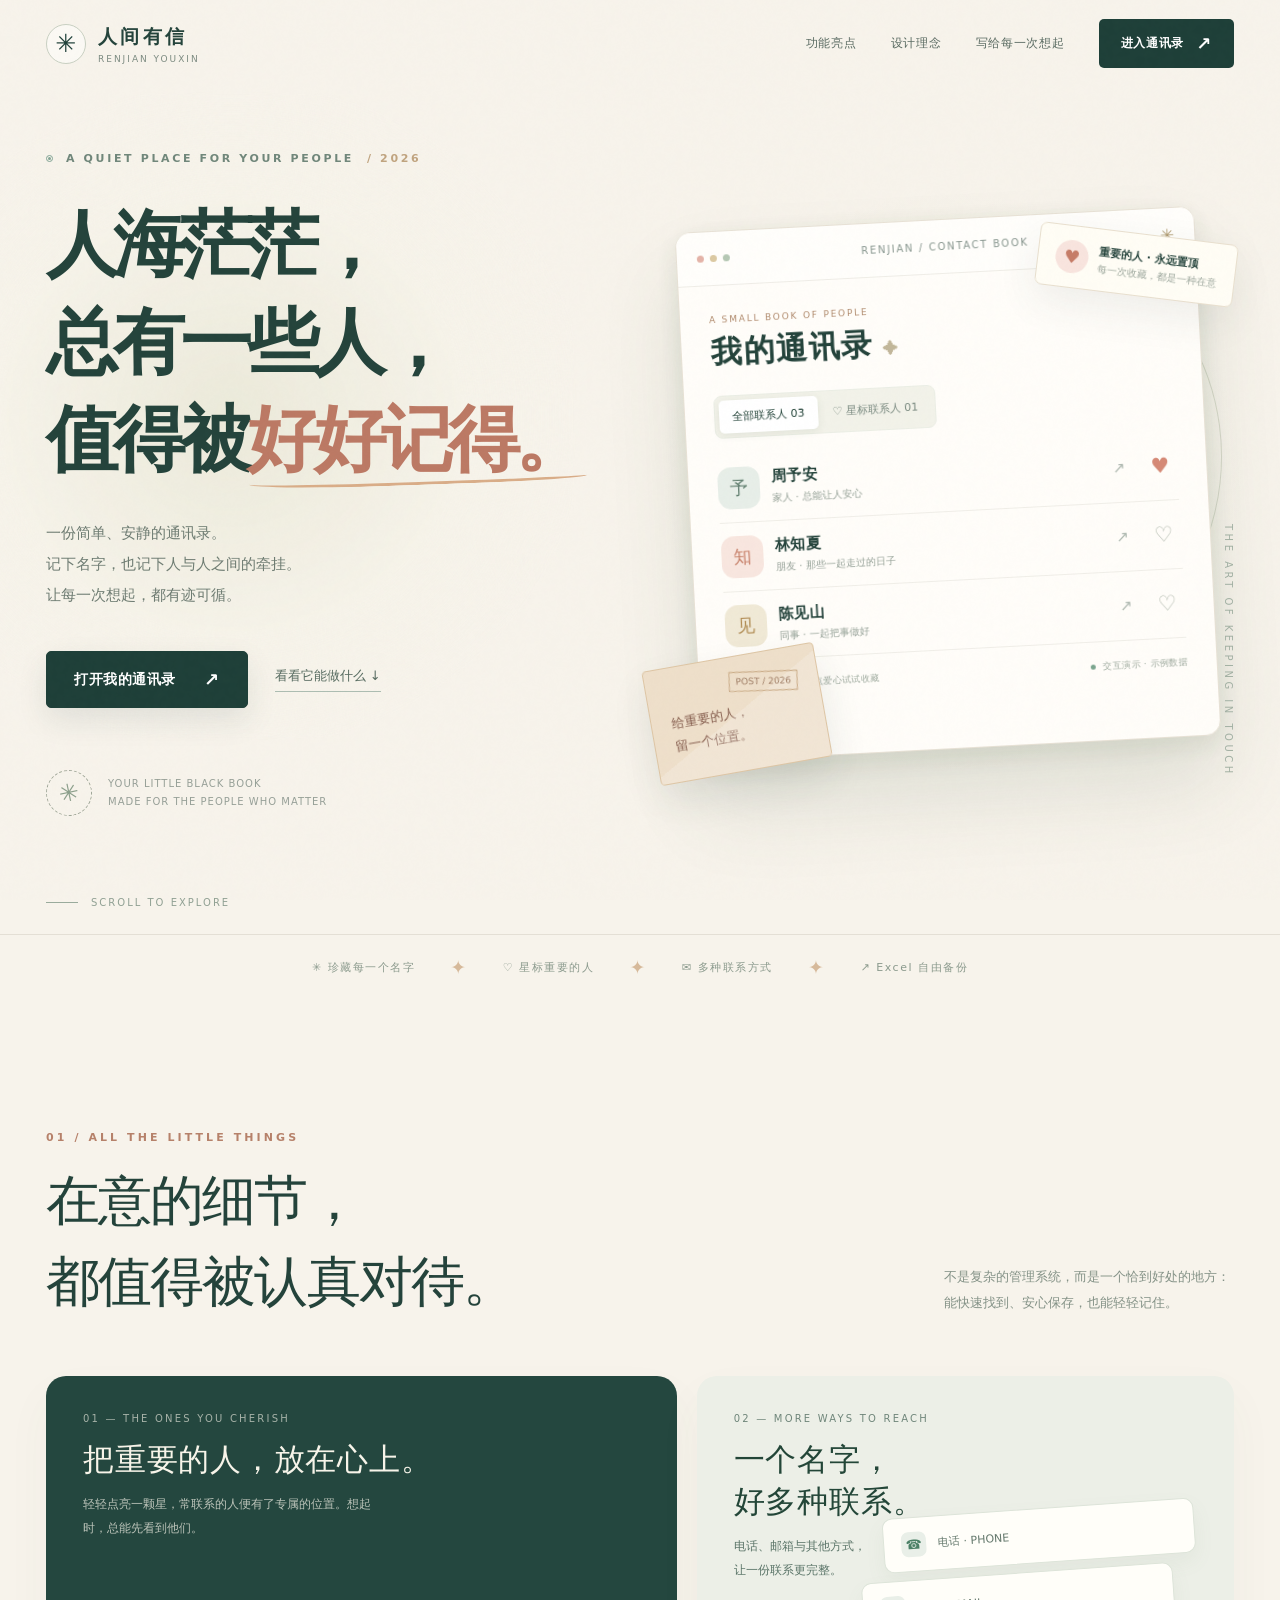
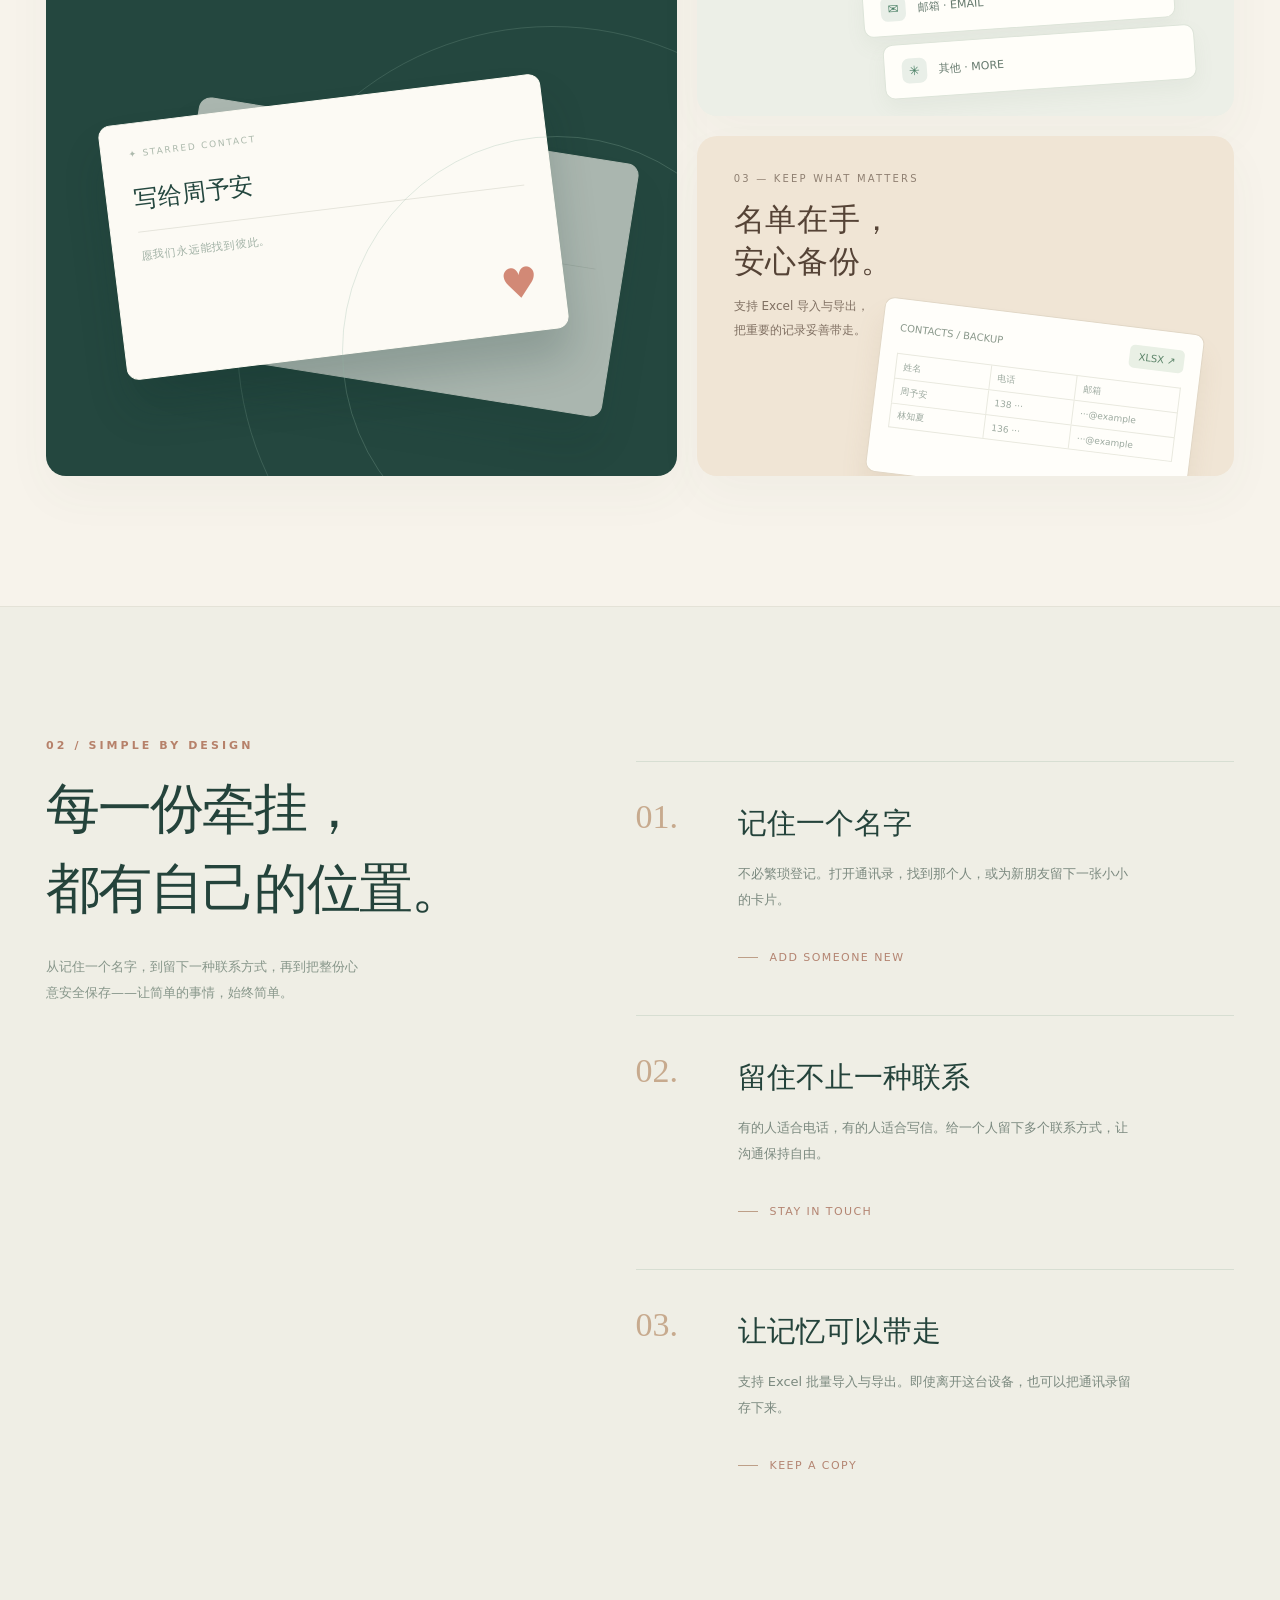
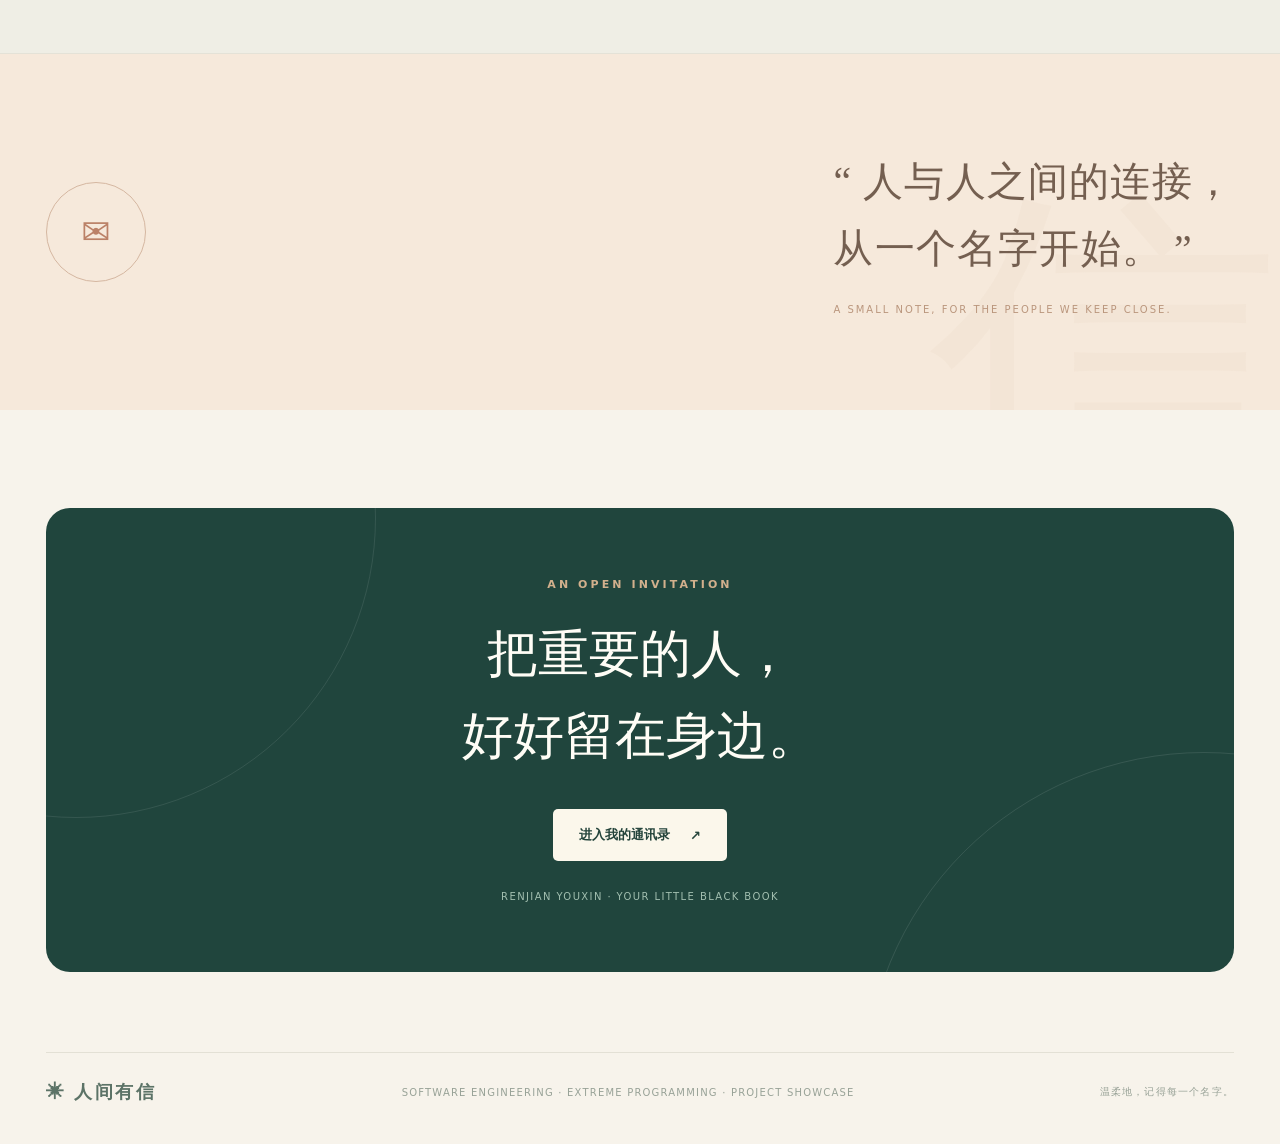
==== static/showcase.html @ d21cd165 "feat: add isolated contacts showcase page" ====
<!doctype html>
<html lang="zh-CN">
<head>
  <meta charset="utf-8">
  <meta name="viewport" content="width=device-width, initial-scale=1">
  <meta name="theme-color" content="#f7f3eb">
  <meta name="description" content="人间有信——一份简单、安静、有温度的通讯录。把重要的人，好好留在身边。">
  <title>人间有信 · 把重要的人，好好留在身边</title>
  <style>
    :root {
      --paper:#f7f3eb; --ivory:#fffefa; --ink:#24433b; --forest:#1e3f38;
      --sage:#9db7a6; --sage-light:#e7eee6; --coral:#d98974;
      --gold:#d8b67d; --line:#e4dfd5; --muted:#71827c;
      --serif:"Songti SC","STSong","Noto Serif CJK SC",serif;
      --sans:"PingFang SC","Microsoft YaHei","Noto Sans CJK SC",system-ui,sans-serif;
      --ease:cubic-bezier(.22,1,.36,1);
    }
    *,*::before,*::after{box-sizing:border-box}
    html{scroll-behavior:smooth;scroll-padding-top:96px;overflow-x:clip}
    body{margin:0;background:var(--paper);color:var(--ink);font-family:var(--sans);overflow-x:hidden;-webkit-font-smoothing:antialiased}
    button,a,input{font:inherit}
    button{cursor:pointer}
    a{color:inherit;text-decoration:none}
    button:focus-visible,a:focus-visible{outline:3px solid var(--coral);outline-offset:4px}
    ::selection{background:#e8d8b8;color:#203e35}
    .texture{pointer-events:none;position:fixed;inset:0;z-index:60;opacity:.13;
      background-image:url("data:image/svg+xml,%3Csvg viewBox='0 0 180 180' xmlns='http://www.w3.org/2000/svg'%3E%3Cfilter id='n'%3E%3CfeTurbulence type='fractalNoise' baseFrequency='.67' numOctaves='3' stitchTiles='stitch'/%3E%3C/filter%3E%3Crect width='100%25' height='100%25' opacity='.13' filter='url(%23n)'/%3E%3C/svg%3E")}
    .progress{height:2px;background:var(--coral);position:fixed;top:0;left:0;width:0;z-index:100;pointer-events:none}
    .wrap{width:min(1280px,calc(100% - 92px));margin-inline:auto}
    .nav{height:88px;position:sticky;top:0;z-index:50;transition:background .35s,border-color .35s,box-shadow .35s;border-bottom:1px solid transparent}
    .nav.scrolled{background:#f7f3ebeF;backdrop-filter:blur(18px);border-bottom-color:var(--line);box-shadow:0 6px 40px #344f3e08}
    .nav-inner{height:100%;display:flex;align-items:center;gap:36px}
    .brand{display:flex;align-items:center;gap:12px;white-space:nowrap}
    .brand-symbol{width:40px;height:40px;border:1px solid #c9d0c2;border-radius:50%;display:grid;place-items:center;color:var(--forest);font-size:25px;line-height:1;background:#ffffff70}
    .brand-zh{display:block;font-family:var(--serif);font-weight:700;font-size:19px;letter-spacing:.18em}
    .brand-en{display:block;font-size:9px;letter-spacing:.22em;color:#7c8b81;margin-top:4px}
    .nav-menu{display:flex;align-items:center;gap:34px;margin-left:auto;font-size:12px;letter-spacing:.06em;color:#5a6b62}
    .nav-menu a:not(.nav-cta){position:relative;padding:10px 0}
    .nav-menu a:not(.nav-cta)::after{content:"";height:1px;background:var(--forest);width:0;position:absolute;left:0;bottom:4px;transition:width .25s}
    .nav-menu a:hover::after{width:100%}
    .nav-cta{display:inline-flex;align-items:center;gap:12px;color:#fff;background:var(--forest);padding:14px 22px;border-radius:5px;font-weight:600;transition:transform .2s,background .2s}
    .nav-cta:hover{transform:translateY(-2px);background:#335b50}
    .nav-cta span,.btn-primary span{font-size:18px;transition:transform .2s}
    .nav-cta:hover span,.btn-primary:hover span{transform:translateX(4px)}
    .menu-toggle{display:none;margin-left:auto;background:none;border:none;color:var(--ink);font-size:25px}
    .hero{position:relative;min-height:760px;display:grid;grid-template-columns:1.02fr .98fr;gap:22px;align-items:center;padding-top:64px;padding-bottom:118px}
    .hero::before{content:"";position:absolute;top:1%;left:-13%;height:640px;width:680px;z-index:-1;opacity:.78;filter:blur(2px);background:radial-gradient(ellipse,#e9e8d6 0%,#f6f3e9 48%,transparent 74%);animation:breath 14s ease-in-out infinite alternate}
    .eyebrow{display:flex;align-items:center;gap:13px;text-transform:uppercase;font-size:11px;letter-spacing:.24em;font-weight:600;color:#70877a}
    .eyebrow .dot{width:7px;height:7px;border:1px solid #81a394;border-radius:50%;position:relative}
    .eyebrow .dot::after{content:"";background:#81a394;width:3px;height:3px;position:absolute;left:1px;top:1px;border-radius:50%}
    .hero h1{font-family:var(--serif);font-size:clamp(52px,5.65vw,88px);font-weight:600;line-height:1.35;letter-spacing:-.07em;margin:32px 0 28px}
    .hero h1 .line{display:block;white-space:nowrap}
    .hero h1 em{font-style:normal;position:relative;white-space:nowrap;color:#bc7964}
    .hero h1 em::after{content:"";position:absolute;bottom:-.06em;left:.03em;right:-.07em;height:13px;border-bottom:3px solid #d9ad88;border-radius:70% 30% 45% 65%;transform:rotate(-2deg)}
    .hero-copy{color:#6e7c72;max-width:455px;line-height:2.08;font-size:15px}
    .hero-actions{display:flex;align-items:center;gap:27px;flex-wrap:wrap;margin-top:40px}
    .btn-primary{border:1px solid var(--forest);background:var(--forest);color:white;border-radius:5px;display:inline-flex;align-items:center;justify-content:center;gap:28px;padding:17px 27px;font-weight:600;font-size:14px;letter-spacing:.04em;box-shadow:0 12px 30px #1e3f381a;transition:transform .25s var(--ease),box-shadow .25s}
    .btn-primary:hover{transform:translateY(-3px);box-shadow:0 18px 38px #1e3f3830}
    .text-link{color:#586c61;font-size:13px;border-bottom:1px solid #adbdb2;padding-bottom:6px;transition:color .2s}
    .text-link:hover{color:#b97864}
    .hero-stamp{margin-top:62px;display:flex;align-items:center;gap:16px}
    .stamp-round{width:46px;height:46px;display:grid;place-items:center;border:1px dashed #a1a899;border-radius:50%;font-size:24px;color:#8c9f8b;transform:rotate(-12deg)}
    .stamp-copy{font-size:10px;line-height:1.8;letter-spacing:.1em;color:#97a098}
    .stage{height:650px;position:relative;isolation:isolate;display:flex;align-items:center;justify-content:center}
    .stage::before{content:"";width:580px;height:580px;position:absolute;inset:5% auto auto 0;border-radius:50%;background:radial-gradient(closest-side,#dbe8d6b8,#e8e8d8a8 44%,#f7f3eb00 100%);animation:drift 17s ease-in-out infinite alternate;z-index:-2}
    .stage::after{content:"";position:absolute;width:475px;height:475px;border-radius:50%;border:1px solid #c7cbb9a8;transform:rotate(14deg);top:60px;right:12px;z-index:-2}
    .orbit{position:absolute;inset:12px -10px auto auto;width:560px;height:560px;z-index:-1;opacity:.6;pointer-events:none}
    .float-tag{position:absolute;z-index:5;display:flex;align-items:center;gap:10px;background:#fffdf5;border:1px solid #e8dfce;box-shadow:0 15px 40px #30443a14;padding:14px 17px;border-radius:7px;top:74px;right:-2px;transform:rotate(7deg) translate(var(--tx,0px),var(--ty,0px));transition:transform .3s var(--ease)}
    .float-tag .icon{width:33px;height:33px;background:#f8e4de;border-radius:50%;display:grid;place-items:center;color:#c67c67;font-size:18px}
    .float-tag strong{font-size:11px;display:block}
    .float-tag small{font-size:10px;color:#9da79d;display:block;margin-top:3px}
    .mini-letter{position:absolute;z-index:4;bottom:37px;left:-13px;transform:rotate(-10deg) translate(calc(var(--tx,0px) * -.4),calc(var(--ty,0px) * -.4));transition:transform .3s var(--ease);background:#eedfca;border:1px solid #ddc5a4;border-radius:4px;box-shadow:0 18px 38px #2c3f3519;width:174px;height:116px;padding:19px 20px}
    .mini-letter::before{content:"";position:absolute;inset:0;background:linear-gradient(150deg,transparent 50%,#ffffff33 50%);pointer-events:none}
    .mini-letter .letter-stamp{float:right;border:1px solid #cbad89;color:#9f7d64;padding:4px 6px;font-size:9px;transform:rotate(8deg)}
    .mini-letter p{font-size:13px;font-family:var(--serif);line-height:1.8;margin:25px 0 0;color:#855d4d}
    .window{width:min(520px,92%);height:530px;background:#fffdf9;border:1px solid #e7e1d5;border-radius:15px;box-shadow:0 48px 80px #3d554020,0 8px 25px #526a4d1f;position:relative;overflow:hidden;transform:rotate(-3deg);animation:float 9s ease-in-out infinite;will-change:transform}
    .window-head{height:54px;border-bottom:1px solid #efede7;padding:0 20px;display:flex;align-items:center;justify-content:space-between;background:#fffefb}
    .traffic{display:flex;gap:6px}.traffic i{width:7px;height:7px;border-radius:50%;background:#e4b4a8}.traffic i:nth-child(2){background:#dbc9a2}.traffic i:nth-child(3){background:#b5c8b4}
    .window-label{font-size:10px;letter-spacing:.17em;color:#86958d}.window-spark{color:#b09b70;font-size:17px}
    .window-content{padding:29px 29px 18px}
    .window-kicker{font-size:9px;letter-spacing:.2em;color:#b08a6c;margin-bottom:7px}
    .window-title{font-family:var(--serif);font-size:31px;letter-spacing:.05em;margin:0 0 22px}
    .window-tabs{display:flex;gap:2px;padding:4px;width:fit-content;background:#f2f2e9;border:1px solid #ebeee5;border-radius:8px;margin-bottom:16px}
    .window-tabs button{font-size:11px;color:#7b8b81;border:none;background:none;padding:9px 13px;border-radius:5px;transition:all .22s}
    .window-tabs button[aria-selected="true"]{background:#fff;box-shadow:0 2px 8px #40584717;color:#26463b}
    .demo-row{padding:12px 0;border-bottom:1px solid #f0eee8;display:flex;align-items:center;gap:12px;transition:background .2s,transform .25s}
    .demo-row:hover{transform:translateX(3px)}
    .demo-row[hidden]{display:none}
    .avatar{width:42px;height:42px;border-radius:13px;background:#e7eee8;color:#607e6e;display:grid;place-items:center;font-family:var(--serif);font-size:18px;flex:none}
    .demo-row:nth-child(2) .avatar{background:#f8e6df;color:#c8816a}
    .demo-row:nth-child(3) .avatar{background:#f0e9d6;color:#b18d54}
    .row-open{display:flex;align-items:center;justify-content:space-between;flex:1;min-width:0;text-align:left;background:none;border:none;color:var(--ink);padding:3px 0}
    .row-open strong{display:block;font-family:var(--serif);font-size:15px;letter-spacing:.03em}
    .row-open small{display:block;font-size:10px;color:#94a096;margin-top:5px}
    .row-arrow{font-size:15px;color:#aeb8b0;margin-right:5px;transition:transform .2s}
    .row-open:hover .row-arrow{transform:translateX(4px)}
    .star{background:none;border:none;font-size:21px;line-height:1;color:#aeb7ab;padding:8px;display:grid;place-items:center;transition:color .2s,transform .25s}
    .star[aria-pressed="true"]{color:#d58975}
    .star.pop{animation:popHeart .35s var(--ease)}
    .window-footer{display:flex;align-items:center;justify-content:space-between;padding-top:18px;font-size:9px;color:#9eaa9e;letter-spacing:.04em}
    .window-footer .alive{display:inline-flex;align-items:center;gap:7px}
    .window-footer .alive i{width:5px;height:5px;border-radius:50%;background:#7aa58e}
    .detail-pane{position:absolute;inset:54px 0 0;background:#fffefb;z-index:3;padding:31px;transform:translateX(103%);transition:transform .45s var(--ease);box-shadow:-20px 0 40px #203f3914;visibility:hidden}
    .detail-pane.open{transform:translateX(0);visibility:visible}
    .detail-back{border:none;background:none;color:#8e9d93;letter-spacing:.06em;font-size:12px;padding:0}
    .detail-portrait{height:104px;width:104px;border-radius:30px;background:#e6eee4;color:#6c8a73;font-size:50px;font-family:var(--serif);display:grid;place-items:center;margin:28px auto 18px}
    .detail-pane h3{text-align:center;font-family:var(--serif);font-size:27px;margin:0 0 7px}
    .detail-pane .relation{text-align:center;color:#9aa69d;font-size:11px;letter-spacing:.1em}
    .detail-field{padding:17px 15px;border:1px solid #e9eee4;border-radius:10px;margin-top:15px;background:#fbfcf8}
    .detail-field label{display:block;color:#9ba89e;font-size:10px;letter-spacing:.12em;margin-bottom:8px}
    .detail-field p{margin:0;font-size:13px;color:#4c695b}
    .detail-foot{text-align:center;margin-top:20px;color:#ac8e78;font-family:var(--serif);font-size:12px}
    .stage:hover .window,.stage:focus-within .window{animation-play-state:paused}
    .edge-note{position:absolute;bottom:32px;right:0;writing-mode:vertical-rl;font-size:10px;color:#a2b0a3;letter-spacing:.35em}
    .scroll-cue{position:absolute;bottom:26px;left:0;font-size:10px;letter-spacing:.2em;color:#90a093;display:flex;align-items:center;gap:13px}
    .scroll-cue:before{content:"";width:32px;height:1px;background:#9aab9c}
    .hairline{border-top:1px solid var(--line)}
    .marquee{padding:21px 0;display:flex;align-items:center;justify-content:center;gap:35px;color:#8b9a8d;font-size:11px;letter-spacing:.14em;flex-wrap:wrap}
    .marquee b{color:#d6b99a;font-size:19px;font-weight:400}
    .section{padding:132px 0 130px}
    .section-head{display:flex;gap:50px;justify-content:space-between;align-items:end;margin-bottom:53px}
    .overline{color:#b6816a;text-transform:uppercase;letter-spacing:.28em;font-size:11px;font-weight:700}
    .section h2{font-family:var(--serif);font-size:clamp(38px,4.2vw,63px);font-weight:500;line-height:1.5;letter-spacing:-.035em;margin:17px 0 0}
    .section-head p{color:#849287;font-size:13px;max-width:290px;line-height:2;margin-bottom:7px}
    .feature-grid{display:grid;grid-template-columns:1.08fr .92fr;gap:20px;grid-auto-rows:340px}
    .feat{border-radius:20px;position:relative;overflow:hidden;padding:37px 37px 28px;box-shadow:0 20px 48px #4763480a;transition:transform .4s var(--ease),box-shadow .4s var(--ease)}
    .feat:hover{transform:translateY(-5px);box-shadow:0 30px 66px #4763481d}
    .feat .feat-num{font-size:10px;letter-spacing:.22em;display:block;margin-bottom:15px;opacity:.62}
    .feat h3{font-family:var(--serif);font-size:31px;font-weight:500;margin:0 0 11px;letter-spacing:.025em}
    .feat p{font-size:12px;line-height:2;color:inherit;opacity:.72;max-width:310px;margin:0}
    .feat-one{grid-row:span 2;background:#24473f;color:#f7f4e9}
    .feat-one::before{content:"";position:absolute;right:-190px;bottom:-180px;border:1px solid #90b5a238;border-radius:50%;width:630px;height:630px}
    .feat-one::after{content:"";position:absolute;right:-95px;bottom:-90px;border:1px solid #90b5a245;border-radius:50%;width:430px;height:430px}
    .favorite-visual{position:absolute;left:37px;right:37px;bottom:46px;height:350px}
    .fav-paper{position:absolute;width:80%;height:256px;background:#fcfaf4;color:#24473f;border-radius:12px;border:1px solid #fefcf4;box-shadow:0 30px 40px #102e2a30;padding:25px 27px}
    .fav-paper.back{right:3%;top:49px;transform:rotate(9deg);opacity:.62}
    .fav-paper.front{left:5%;top:19px;transform:rotate(-7deg);transition:transform .4s}
    .feat-one:hover .fav-paper.front{transform:rotate(-3deg) translateY(-7px)}
    .fav-paper .tiny{color:#acb9ac;font-size:9px;letter-spacing:.2em}
    .fav-paper .ink-name{font-family:var(--serif);font-size:24px;margin:25px 0 10px}
    .fav-paper .lines{height:1px;background:#e6e5dc;margin:16px 0}
    .fav-paper .ink-sub{color:#a1b1a5;font-size:11px;letter-spacing:.08em}
    .fav-paper .bigheart{position:absolute;right:25px;bottom:24px;color:#d28976;font-size:42px;animation:smallHeartbeat 5s ease-in-out infinite}
    .feat-two{background:#ecefe7;color:#234638}
    .feat-three{background:#f0e5d5;color:#554336}
    .method-visual{position:absolute;right:35px;bottom:27px;width:58%;transform:rotate(-4deg)}
    .method-pill{border-radius:10px;background:#fffef9;border:1px solid #dde4d9;padding:14px 17px;margin-top:8px;box-shadow:0 9px 20px #718b7412;color:#65796d;font-size:11px;display:flex;align-items:center;gap:12px}
    .method-pill .method-icon{width:25px;height:25px;border-radius:7px;background:#e9efe8;display:grid;place-items:center;font-size:13px;color:#4b8066}
    .method-pill:nth-child(2){transform:translateX(-25px)}.method-pill:nth-child(3){transform:translateX(-8px)}
    .sheet-visual{position:absolute;right:38px;bottom:-15px;width:60%;height:176px;background:#fffefa;transform:rotate(7deg);border:1px solid #e1d7c6;border-radius:10px;box-shadow:0 20px 25px #a7865c20;padding:17px}
    .sheet-top{display:flex;align-items:center;justify-content:space-between;font-size:10px;color:#8b998c;margin-bottom:14px}
    .sheet-badge{background:#e9f0e5;padding:6px 9px;border-radius:5px;color:#5d856a}
    .sheet-cell{height:25px;border:1px solid #e9e9df;border-bottom:none;display:grid;grid-template-columns:1.1fr 1fr 1.2fr;color:#9ca99f;font-size:9px}
    .sheet-cell:last-child{border-bottom:1px solid #e9e9df}
    .sheet-cell span{display:flex;align-items:center;padding-left:7px;border-right:1px solid #e9e9df;white-space:nowrap;overflow:hidden}
    .sheet-cell span:last-child{border-right:0}
    .section-process{background:#efeee5;border-top:1px solid #e4e2d7;border-bottom:1px solid #e4e2d7}
    .process-layout{display:grid;grid-template-columns:.9fr 1.1fr;gap:100px}
    .process-sticky{position:sticky;top:145px;align-self:start}
    .process-sticky p{line-height:2;font-size:13px;color:#87968a;max-width:320px;margin-top:24px}
    .journey{padding-top:22px}
    .journey-item{border-top:1px solid #d7ded2;padding:36px 0 51px;display:grid;grid-template-columns:90px 1fr;gap:12px}
    .journey-index{font-family:var(--serif);font-size:34px;color:#c7aa8e}
    .journey h3{font-family:var(--serif);font-weight:500;font-size:29px;margin:6px 0 17px}
    .journey p{color:#7b897f;font-size:13px;line-height:2;max-width:400px}
    .journey .symbol{margin-top:25px;display:inline-flex;align-items:center;gap:12px;font-size:11px;letter-spacing:.13em;color:#b48572}
    .journey .symbol:before{width:20px;height:1px;content:"";background:#bd9f88}
    .letter-band{margin:0;background:#f6e9db;position:relative;overflow:hidden;padding:95px 0}
    .letter-band::after{content:"信";font-family:var(--serif);font-size:350px;color:#dfc6b122;position:absolute;right:0;bottom:-185px;pointer-events:none}
    .letter-content{display:flex;justify-content:space-between;gap:50px;align-items:center;position:relative;z-index:1}
    .letter-icon{border:1px solid #d5b7a1;width:100px;height:100px;border-radius:50%;display:grid;place-items:center;flex-shrink:0;color:#bb8167;font-size:35px}
    .letter-band blockquote{font-family:var(--serif);font-size:clamp(25px,3.1vw,42px);line-height:1.7;letter-spacing:.03em;color:#745f50;max-width:800px;margin:0}
    .letter-band small{display:block;font-size:10px;color:#ba967d;letter-spacing:.2em;margin-top:20px}
    .closing{padding:98px 0 80px;background:var(--paper)}
    .closing-panel{position:relative;isolation:isolate;overflow:hidden;border-radius:24px;background:#20453d;min-height:390px;color:#fffdf6;text-align:center;display:flex;flex-direction:column;align-items:center;justify-content:center;padding:70px 25px}
    .closing-panel::before{content:"";position:absolute;width:600px;height:600px;border:1px solid #ffffff18;border-radius:50%;left:-270px;top:-290px;z-index:-1}
    .closing-panel::after{content:"";position:absolute;width:680px;height:680px;border:1px solid #ffffff1a;border-radius:50%;right:-310px;bottom:-460px;z-index:-1}
    .closing .overline{color:#d2b08d}
    .closing h2{font-family:var(--serif);font-size:clamp(32px,4vw,54px);font-weight:500;line-height:1.6;margin:22px 0 33px}
    .light-cta{color:#24443b;background:#fbf7eb;display:inline-flex;gap:20px;align-items:center;padding:17px 26px;font-size:13px;border-radius:5px;font-weight:700;transition:transform .25s var(--ease),background .25s}
    .light-cta:hover{transform:translateY(-3px);background:#fff}
    .closing small{font-size:10px;letter-spacing:.14em;color:#a2bfb0;margin-top:30px}
    .footer{padding:27px 0 40px;border-top:1px solid #e3e0d5;display:flex;align-items:center;justify-content:space-between;gap:20px;font-size:10px;color:#98a297;letter-spacing:.12em}
    .footer strong{font-family:var(--serif);font-size:18px;letter-spacing:.15em;color:#5c7367}
    .reveal{opacity:0;transform:translateY(25px);transition:opacity .85s var(--ease),transform .85s var(--ease)}
    .reveal.visible{opacity:1;transform:translateY(0)}
    @keyframes float{0%,100%{transform:rotate(-3deg) translateY(2px)}50%{transform:rotate(-2deg) translateY(-12px)}}
    @keyframes breath{from{transform:scale(.95) translate(0,-15px)}to{transform:scale(1.08) translate(34px,25px)}}
    @keyframes drift{from{transform:translate(-14px,-8px) scale(.94)}to{transform:translate(30px,18px) scale(1.06)}}
    @keyframes popHeart{0%{transform:scale(.78)}55%{transform:scale(1.4)}100%{transform:scale(1)}}
    @keyframes smallHeartbeat{0%,78%,100%{transform:scale(1)}83%{transform:scale(1.11)}88%{transform:scale(1)}}
    @media(max-width:1130px){
      .wrap{width:min(1120px,calc(100% - 64px))}
      .hero{grid-template-columns:1fr 1fr;gap:5px}.hero h1{font-size:clamp(46px,5.7vw,72px)}
      .stage{transform:scale(.86);transform-origin:center right;margin-left:-50px}
      .process-layout{gap:50px}
      .float-tag{right:5px}
    }
    @media(max-width:800px){
      .wrap{width:calc(100% - 40px)}
      .nav{height:72px}.brand-zh{font-size:17px}.nav-menu{gap:20px}
      .nav-menu a:not(.nav-cta){display:none}
      .nav-cta{padding:12px 15px}
      .hero{display:flex;flex-direction:column;align-items:stretch;gap:12px;padding-top:60px;padding-bottom:65px}
      .hero h1{font-size:clamp(49px,8vw,73px);margin:25px 0 20px}
      .hero-copy{max-width:600px}
      .hero-stamp{margin-top:40px}
      .stage{align-self:center;width:min(600px,100%);transform:none;margin:0;height:550px}
      .stage::before{inset:0 auto auto 0;width:100%;height:100%}
      .stage::after{right:5%;top:50px;width:76%;height:78%}
      .window{width:90%;height:513px}
      .float-tag{right:-2px;top:35px}
      .mini-letter{left:0;bottom:4px}
      .edge-note{display:none}
      .scroll-cue{position:static;margin-top:10px}
      .section{padding:90px 0}
      .section-head{display:block}
      .section-head p{margin-top:15px}
      .feature-grid{grid-template-columns:1fr 1fr;grid-auto-rows:320px}
      .feat-one{grid-column:1/-1;grid-row:span 1}
      .favorite-visual{left:auto;right:24px;width:45%;top:-10px;height:300px;transform:scale(.7);transform-origin:top right}
      .feat-one .feat-num,.feat-one h3,.feat-one p{position:relative;z-index:2}
      .feat-one p{max-width:300px}
      .feat{padding:28px}
      .feat h3{font-size:26px}
      .method-visual,.sheet-visual{width:77%;right:16px}
      .process-layout{grid-template-columns:1fr;gap:40px}
      .process-sticky{position:static}
      .letter-content{align-items:start}
    }
    @media(max-width:550px){
      .wrap{width:calc(100% - 34px)}
      .nav-inner{gap:10px}
      .nav-cta{font-size:11px;gap:8px;padding:11px 12px}
      .nav-menu{margin-left:auto}
      .brand{gap:8px}.brand-symbol{width:35px;height:35px;font-size:22px}
      .brand-zh{font-size:15px}.brand-en{font-size:8px}
      .hero{padding-top:45px}
      .hero h1{font-size:clamp(39px,10.7vw,56px);letter-spacing:-.09em}
      .hero-copy{font-size:13px}
      .hero-actions{gap:20px}
      .hero-stamp{margin-top:32px}
      .stage{height:480px}
      .window{width:96%;height:450px;transform:rotate(-2deg);animation:none}
      .window-content{padding:20px 19px 12px}
      .window-title{font-size:25px;margin-bottom:15px}
      .window-tabs{margin-bottom:9px}
      .demo-row{padding:7px 0;gap:7px}
      .avatar{width:37px;height:37px}
      .row-open strong{font-size:13px}
      .window-footer{padding-top:13px}
      .float-tag{top:-8px;right:-2px;padding:8px 10px}
      .float-tag .icon{width:25px;height:25px}.float-tag small{display:none}
      .mini-letter{width:130px;height:88px;padding:12px 14px;bottom:-7px;left:1px}
      .mini-letter p{font-size:10px;margin-top:18px}
      .mini-letter .letter-stamp{font-size:7px}
      .detail-pane{padding:18px;inset:54px 0 0}
      .detail-portrait{width:85px;height:85px;margin-top:17px}
      .detail-field{padding:12px}
      .section{padding:77px 0}
      .section h2{font-size:37px}
      .section-head{margin-bottom:31px}
      .feature-grid{display:flex;flex-direction:column;gap:14px}
      .feat{min-height:355px}
      .feat-one{min-height:530px}
      .favorite-visual{left:12px;right:12px;bottom:0;top:auto;width:auto;height:320px;transform:scale(.86);transform-origin:bottom center}
      .feat h3{font-size:28px}
      .method-visual{width:75%}
      .journey-item{grid-template-columns:55px 1fr;padding:27px 0 33px}
      .journey-index{font-size:28px}.journey h3{font-size:25px}
      .letter-band{padding:72px 0}
      .letter-content{display:block}
      .letter-icon{width:64px;height:64px;font-size:27px;margin-bottom:28px}
      .letter-band blockquote{font-size:27px}
      .closing{padding:60px 0}
      .closing-panel{border-radius:18px;padding:70px 18px}
      .closing h2{font-size:30px}
      .footer{align-items:start;flex-direction:column;gap:15px}
    }
    @media(prefers-reduced-motion:reduce){
      html{scroll-behavior:auto}
      *,*::before,*::after{animation:none!important;transition-duration:.01ms!important}
      .reveal{opacity:1;transform:none}
    }
  </style>
</head>
<body>
<div class="progress" aria-hidden="true"></div><div class="texture" aria-hidden="true"></div>
<header class="nav" id="nav">
  <div class="wrap nav-inner">
    <a class="brand" href="#top" aria-label="返回人间有信展示页顶部">
      <span class="brand-symbol" aria-hidden="true">✳</span>
      <span><span class="brand-zh">人间有信</span><span class="brand-en">RENJIAN YOUXIN</span></span>
    </a>
    <nav class="nav-menu" aria-label="展示页导航">
      <a href="#features">功能亮点</a>
      <a href="#journey">设计理念</a>
      <a href="#story">写给每一次想起</a>
      <a class="nav-cta" href="/">进入通讯录 <span aria-hidden="true">↗</span></a>
    </nav>
  </div>
</header>

<main id="top">
  <section class="hero wrap" aria-labelledby="hero-title">
    <div class="hero-left">
      <div class="eyebrow"><span class="dot" aria-hidden="true"></span> A QUIET PLACE FOR YOUR PEOPLE <span style="color:#c0a47f">/ 2026</span></div>
      <h1 id="hero-title"><span class="line">人海茫茫，</span><span class="line">总有一些人，</span><span class="line">值得被<em>好好记得。</em></span></h1>
      <p class="hero-copy">一份简单、安静的通讯录。<br>记下名字，也记下人与人之间的牵挂。<br>让每一次想起，都有迹可循。</p>
      <div class="hero-actions">
        <a class="btn-primary" href="/">打开我的通讯录 <span aria-hidden="true">↗</span></a>
        <a class="text-link" href="#features">看看它能做什么 ↓</a>
      </div>
      <div class="hero-stamp"><div class="stamp-round" aria-hidden="true">✳</div><div class="stamp-copy">YOUR LITTLE BLACK BOOK<br>MADE FOR THE PEOPLE WHO MATTER</div></div>
    </div>
    <div class="stage" id="demo-stage" aria-label="通讯录模拟交互区域">
      <svg class="orbit" viewBox="0 0 560 560" fill="none" aria-hidden="true"><path d="M67 372 C42 147 183 27 372 76 C522 115 533 298 443 431" stroke="#A1B7A1" stroke-width="1" stroke-dasharray="4 8"/><circle cx="82" cy="213" r="4" fill="#D6B37C"/><circle cx="445" cy="427" r="7" fill="#D58D75" opacity=".7"/><path d="M434 415l10-11 9 10-9 12z" stroke="#D58D75" stroke-width="1"/></svg>
      <div class="float-tag" id="float-tag" aria-hidden="true"><span class="icon">♥</span><span><strong>重要的人 · 永远置顶</strong><small>每一次收藏，都是一种在意</small></span></div>
      <div class="window">
        <div class="window-head"><div class="traffic" aria-hidden="true"><i></i><i></i><i></i></div><span class="window-label">RENJIAN / CONTACT BOOK</span><span class="window-spark" aria-hidden="true">✳</span></div>
        <div class="window-content">
          <div class="window-kicker">A SMALL BOOK OF PEOPLE</div>
          <h2 class="window-title">我的通讯录 <span style="font-size:15px;color:#c2b79a">✦</span></h2>
          <div class="window-tabs" role="tablist" aria-label="示例联系人筛选">
            <button id="tab-all" role="tab" aria-selected="true" aria-controls="demo-list" type="button">全部联系人 <span class="count-all" aria-live="polite">03</span></button>
            <button id="tab-star" role="tab" aria-selected="false" aria-controls="demo-list" type="button">♡ 星标联系人 <span class="count-stars" aria-live="polite">01</span></button>
          </div>
          <div id="demo-list" role="tabpanel" aria-label="示例联系人列表">
            <div class="demo-row" data-id="yu">
              <span class="avatar" aria-hidden="true">予</span>
              <button class="row-open" data-open="yu" type="button"><span><strong>周予安</strong><small>家人 · 总能让人安心</small></span><span class="row-arrow" aria-hidden="true">↗</span></button>
              <button class="star" type="button" data-star="yu" aria-pressed="true" aria-label="取消星标 周予安">♥</button>
            </div>
            <div class="demo-row" data-id="zhi">
              <span class="avatar" aria-hidden="true">知</span>
              <button class="row-open" data-open="zhi" type="button"><span><strong>林知夏</strong><small>朋友 · 那些一起走过的日子</small></span><span class="row-arrow" aria-hidden="true">↗</span></button>
              <button class="star" type="button" data-star="zhi" aria-pressed="false" aria-label="星标 林知夏">♡</button>
            </div>
            <div class="demo-row" data-id="jian">
              <span class="avatar" aria-hidden="true">见</span>
              <button class="row-open" data-open="jian" type="button"><span><strong>陈见山</strong><small>同事 · 一起把事做好</small></span><span class="row-arrow" aria-hidden="true">↗</span></button>
              <button class="star" type="button" data-star="jian" aria-pressed="false" aria-label="星标 陈见山">♡</button>
            </div>
          </div>
          <div class="window-footer"><span>✦ 点击名字看详情，点爱心试试收藏</span><span class="alive"><i aria-hidden="true"></i>交互演示 · 示例数据</span></div>
        </div>
        <div class="detail-pane" id="detail" aria-hidden="true" inert>
          <button class="detail-back" id="detail-back" type="button">← 返回联系人列表</button>
          <div class="detail-portrait" id="detail-avatar">予</div>
          <h3 id="detail-name">周予安</h3><div class="relation" id="detail-relation">家人</div>
          <div class="detail-field"><label>电话 · MOBILE</label><p>138 ···· 0824（示例）</p></div>
          <div class="detail-field"><label>邮箱 · EMAIL</label><p id="detail-email">demo@example.com</p></div>
          <div class="detail-foot">「 把重要的人，好好留在身边。 」</div>
        </div>
      </div>
      <div class="mini-letter" id="mini-letter" aria-hidden="true"><span class="letter-stamp">POST / 2026</span><p>给重要的人，<br>留一个位置。</p></div>
      <div class="edge-note" aria-hidden="true">THE ART OF KEEPING IN TOUCH</div>
    </div>
    <a class="scroll-cue" href="#features">SCROLL TO EXPLORE</a>
  </section>

  <div class="hairline"><div class="wrap marquee" aria-label="功能概览"><span>✳ 珍藏每一个名字</span><b>✦</b><span>♡ 星标重要的人</span><b>✦</b><span>✉ 多种联系方式</span><b>✦</b><span>↗ Excel 自由备份</span></div></div>

  <section class="section wrap" id="features" aria-labelledby="features-title">
    <div class="section-head reveal">
      <div><div class="overline">01 / ALL THE LITTLE THINGS</div><h2 id="features-title">在意的细节，<br>都值得被认真对待。</h2></div>
      <p>不是复杂的管理系统，而是一个恰到好处的地方：能快速找到、安心保存，也能轻轻记住。</p>
    </div>
    <div class="feature-grid">
      <article class="feat feat-one reveal"><span class="feat-num">01 — THE ONES YOU CHERISH</span><h3>把重要的人，放在心上。</h3><p>轻轻点亮一颗星，常联系的人便有了专属的位置。想起时，总能先看到他们。</p>
        <div class="favorite-visual" aria-hidden="true">
          <div class="fav-paper back"><div class="tiny">OUR LITTLE ADDRESS BOOK</div><div class="ink-name">那些重要的人</div><div class="lines"></div><div class="ink-sub">Every name has a story.</div></div>
          <div class="fav-paper front"><div class="tiny">✦ STARRED CONTACT</div><div class="ink-name">写给周予安</div><div class="lines"></div><div class="ink-sub">愿我们永远能找到彼此。</div><span class="bigheart">♥</span></div>
        </div>
      </article>
      <article class="feat feat-two reveal"><span class="feat-num">02 — MORE WAYS TO REACH</span><h3>一个名字，<br>好多种联系。</h3><p>电话、邮箱与其他方式，<br>让一份联系更完整。</p>
        <div class="method-visual" aria-hidden="true"><div class="method-pill"><span class="method-icon">☎</span>电话 · PHONE</div><div class="method-pill"><span class="method-icon">✉</span>邮箱 · EMAIL</div><div class="method-pill"><span class="method-icon">✳</span>其他 · MORE</div></div>
      </article>
      <article class="feat feat-three reveal"><span class="feat-num">03 — KEEP WHAT MATTERS</span><h3>名单在手，<br>安心备份。</h3><p>支持 Excel 导入与导出，<br>把重要的记录妥善带走。</p>
        <div class="sheet-visual" aria-hidden="true"><div class="sheet-top"><span>CONTACTS / BACKUP</span><span class="sheet-badge">XLSX ↗</span></div><div class="sheet-cell"><span>姓名</span><span>电话</span><span>邮箱</span></div><div class="sheet-cell"><span>周予安</span><span>138 ···</span><span>···@example</span></div><div class="sheet-cell"><span>林知夏</span><span>136 ···</span><span>···@example</span></div></div>
      </article>
    </div>
  </section>

  <section class="section section-process" id="journey" aria-labelledby="journey-title">
    <div class="wrap process-layout">
      <div class="process-sticky reveal"><div class="overline">02 / SIMPLE BY DESIGN</div><h2 id="journey-title">每一份牵挂，<br>都有自己的位置。</h2><p>从记住一个名字，到留下一种联系方式，再到把整份心意安全保存——让简单的事情，始终简单。</p></div>
      <div class="journey">
        <div class="journey-item reveal"><span class="journey-index">01.</span><div><h3>记住一个名字</h3><p>不必繁琐登记。打开通讯录，找到那个人，或为新朋友留下一张小小的卡片。</p><span class="symbol">ADD SOMEONE NEW</span></div></div>
        <div class="journey-item reveal"><span class="journey-index">02.</span><div><h3>留住不止一种联系</h3><p>有的人适合电话，有的人适合写信。给一个人留下多个联系方式，让沟通保持自由。</p><span class="symbol">STAY IN TOUCH</span></div></div>
        <div class="journey-item reveal"><span class="journey-index">03.</span><div><h3>让记忆可以带走</h3><p>支持 Excel 批量导入与导出。即使离开这台设备，也可以把通讯录留存下来。</p><span class="symbol">KEEP A COPY</span></div></div>
      </div>
    </div>
  </section>

  <section class="letter-band" id="story"><div class="wrap letter-content reveal"><div class="letter-icon" aria-hidden="true">✉</div><div><blockquote>“ 人与人之间的连接，<br>从一个名字开始。 ”</blockquote><small>A SMALL NOTE, FOR THE PEOPLE WE KEEP CLOSE.</small></div></div></section>

  <section class="closing" aria-labelledby="closing-title"><div class="wrap closing-panel">
    <div class="overline">AN OPEN INVITATION</div>
    <h2 id="closing-title">把重要的人，<br>好好留在身边。</h2>
    <a class="light-cta" href="/">进入我的通讯录 <span aria-hidden="true">↗</span></a>
    <small>RENJIAN YOUXIN · YOUR LITTLE BLACK BOOK</small>
  </div></section>
</main>
<footer class="wrap footer"><strong>✳ 人间有信</strong><span>SOFTWARE ENGINEERING · EXTREME PROGRAMMING · PROJECT SHOWCASE</span><span>温柔地，记得每一个名字。</span></footer>

<script>
(() => {
  'use strict';
  const reduce = window.matchMedia('(prefers-reduced-motion: reduce)').matches;
  const nav = document.getElementById('nav'), progress = document.querySelector('.progress');
  function onScroll(){
    nav.classList.toggle('scrolled', window.scrollY > 22);
    const max = document.documentElement.scrollHeight - window.innerHeight;
    progress.style.width = (max > 0 ? Math.min(100,window.scrollY/max*100) : 0)+'%';
  }
  window.addEventListener('scroll',onScroll,{passive:true});
  onScroll();

  const sections = document.querySelectorAll('.reveal');
  if (!reduce && 'IntersectionObserver' in window) {
    const io = new IntersectionObserver(entries => entries.forEach(e=>{
      if(e.isIntersecting){ e.target.classList.add('visible');io.unobserve(e.target); }
    }),{threshold:.08,rootMargin:'0px 0px -30px 0px'});
    sections.forEach(s=>io.observe(s));
  } else sections.forEach(s=>s.classList.add('visible'));

  // The mockup is illustrative only; it never reads or edits the real contact book.
  const demo = {
    yu: {name:'周予安',key:'予',relation:'家人',email:'yuyan@example.com',fav:true},
    zhi: {name:'林知夏',key:'知',relation:'朋友',email:'zhixia@example.com',fav:false},
    jian: {name:'陈见山',key:'见',relation:'同事',email:'jianshan@example.com',fav:false}
  };
  let mode = 'all', lastOpen = null;
  const starCount = () => Object.values(demo).filter(c=>c.fav).length;
  const tabAll = document.getElementById('tab-all'), tabStar = document.getElementById('tab-star');
  const detail = document.getElementById('detail'), back = document.getElementById('detail-back');

  function refresh(){
    document.querySelectorAll('.count-stars').forEach(el=>el.textContent=String(starCount()).padStart(2,'0'));
    tabAll.setAttribute('aria-selected',String(mode==='all'));
    tabStar.setAttribute('aria-selected',String(mode==='star'));
    tabAll.tabIndex=mode==='all'?0:-1;
    tabStar.tabIndex=mode==='star'?0:-1;
    document.querySelectorAll('.demo-row').forEach(row=>{
      const c=demo[row.dataset.id];
      row.hidden=mode==='star'&&!c.fav;
      const b=row.querySelector('[data-star]');
      b.textContent=c.fav?'♥':'♡';
      b.setAttribute('aria-pressed',String(c.fav));
      b.setAttribute('aria-label',(c.fav?'取消星标 ':'星标 ')+c.name);
    });
    let empty=document.getElementById('demo-empty');
    if(mode==='star' && starCount()===0){
      if(!empty){empty=document.createElement('p');empty.id='demo-empty';empty.style.cssText='text-align:center;padding:35px 10px;color:#87998d;font-size:12px';empty.textContent='还没有星标联系人，点亮一颗心吧。';document.getElementById('demo-list').append(empty);}
    } else if(empty) empty.remove();
  }
  document.querySelectorAll('[data-star]').forEach(btn=>btn.addEventListener('click',()=>{
    const c=demo[btn.dataset.star];c.fav=!c.fav;
    btn.classList.remove('pop');void btn.offsetWidth;btn.classList.add('pop');
    refresh();
  }));
  tabAll.addEventListener('click',()=>{mode='all';refresh();});
  tabStar.addEventListener('click',()=>{mode='star';refresh();});
  [tabAll,tabStar].forEach(tab=>tab.addEventListener('keydown',event=>{
    if(!['ArrowLeft','ArrowRight','Home','End'].includes(event.key))return;
    event.preventDefault();
    const next=event.key==='Home'?tabAll:event.key==='End'?tabStar:tab===tabAll?tabStar:tabAll;
    mode=next===tabAll?'all':'star';refresh();next.focus();
  }));
  function openDetail(id,trigger){
    const c=demo[id];if(!c)return;
    lastOpen=trigger;
    document.getElementById('detail-avatar').textContent=c.key;
    document.getElementById('detail-name').textContent=c.name;
    document.getElementById('detail-relation').textContent=c.relation;
    document.getElementById('detail-email').textContent=c.email;
    detail.inert=false;detail.classList.add('open');detail.setAttribute('aria-hidden','false');
    back.focus({preventScroll:true});
  }
  function closeDetail(){
    detail.classList.remove('open');detail.setAttribute('aria-hidden','true');detail.inert=true;
    if(lastOpen){lastOpen.focus({preventScroll:true});lastOpen=null;}
  }
  document.querySelectorAll('[data-open]').forEach(b=>b.addEventListener('click',()=>openDetail(b.dataset.open,b)));
  back.addEventListener('click',closeDetail);
  document.addEventListener('keydown',e=>{if(e.key==='Escape'&&detail.classList.contains('open'))closeDetail();});
  refresh();

  // Tiny pointer response on decorative labels, disabled for touch or reduced motion.
  const stage = document.getElementById('demo-stage');
  if(!reduce && window.matchMedia('(hover:hover) and (pointer:fine)').matches){
    stage.addEventListener('pointermove',e=>{
      const r=stage.getBoundingClientRect(),x=(e.clientX-r.left)/r.width-.5,y=(e.clientY-r.top)/r.height-.5;
      stage.style.setProperty('--tx',(x*12).toFixed(2)+'px');
      stage.style.setProperty('--ty',(y*10).toFixed(2)+'px');
    });
    stage.addEventListener('pointerleave',()=>{
      stage.style.setProperty('--tx','0px');
      stage.style.setProperty('--ty','0px');
    });
  }
})();
</script>
</body>
</html>
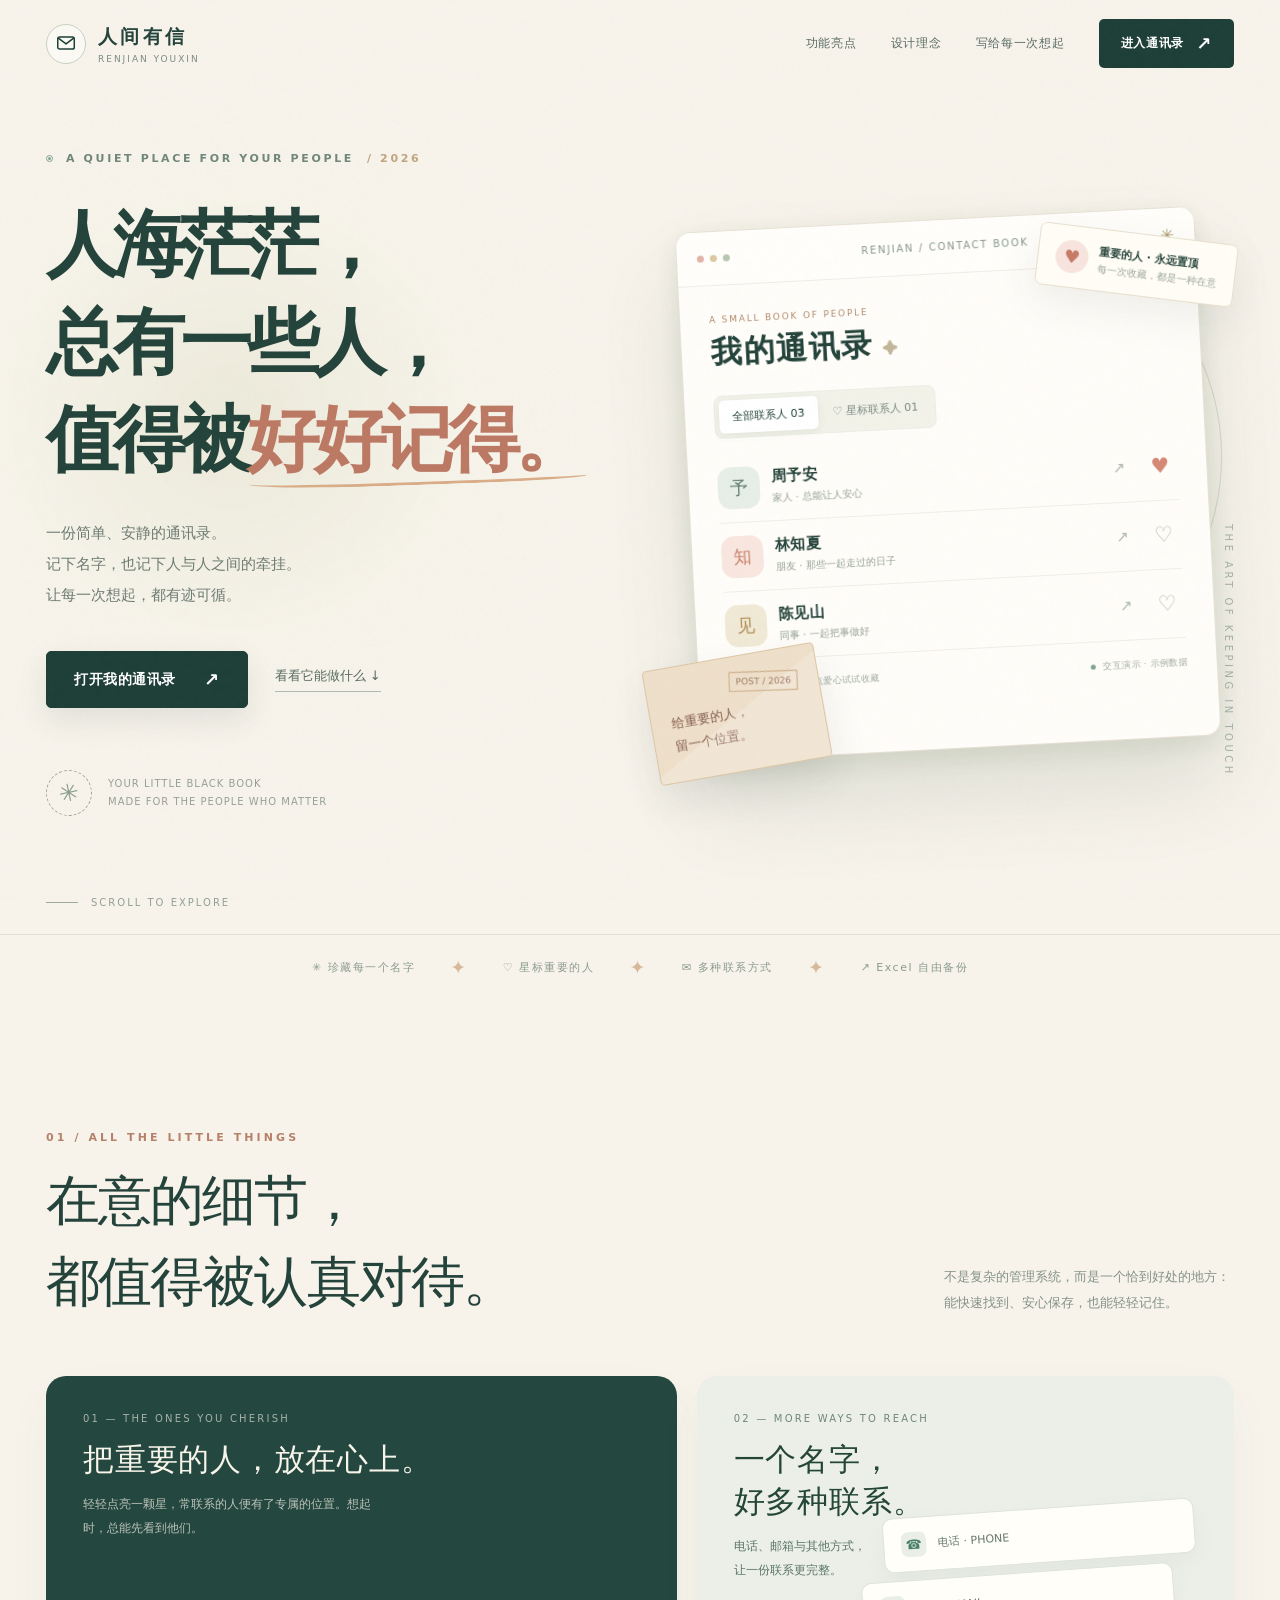
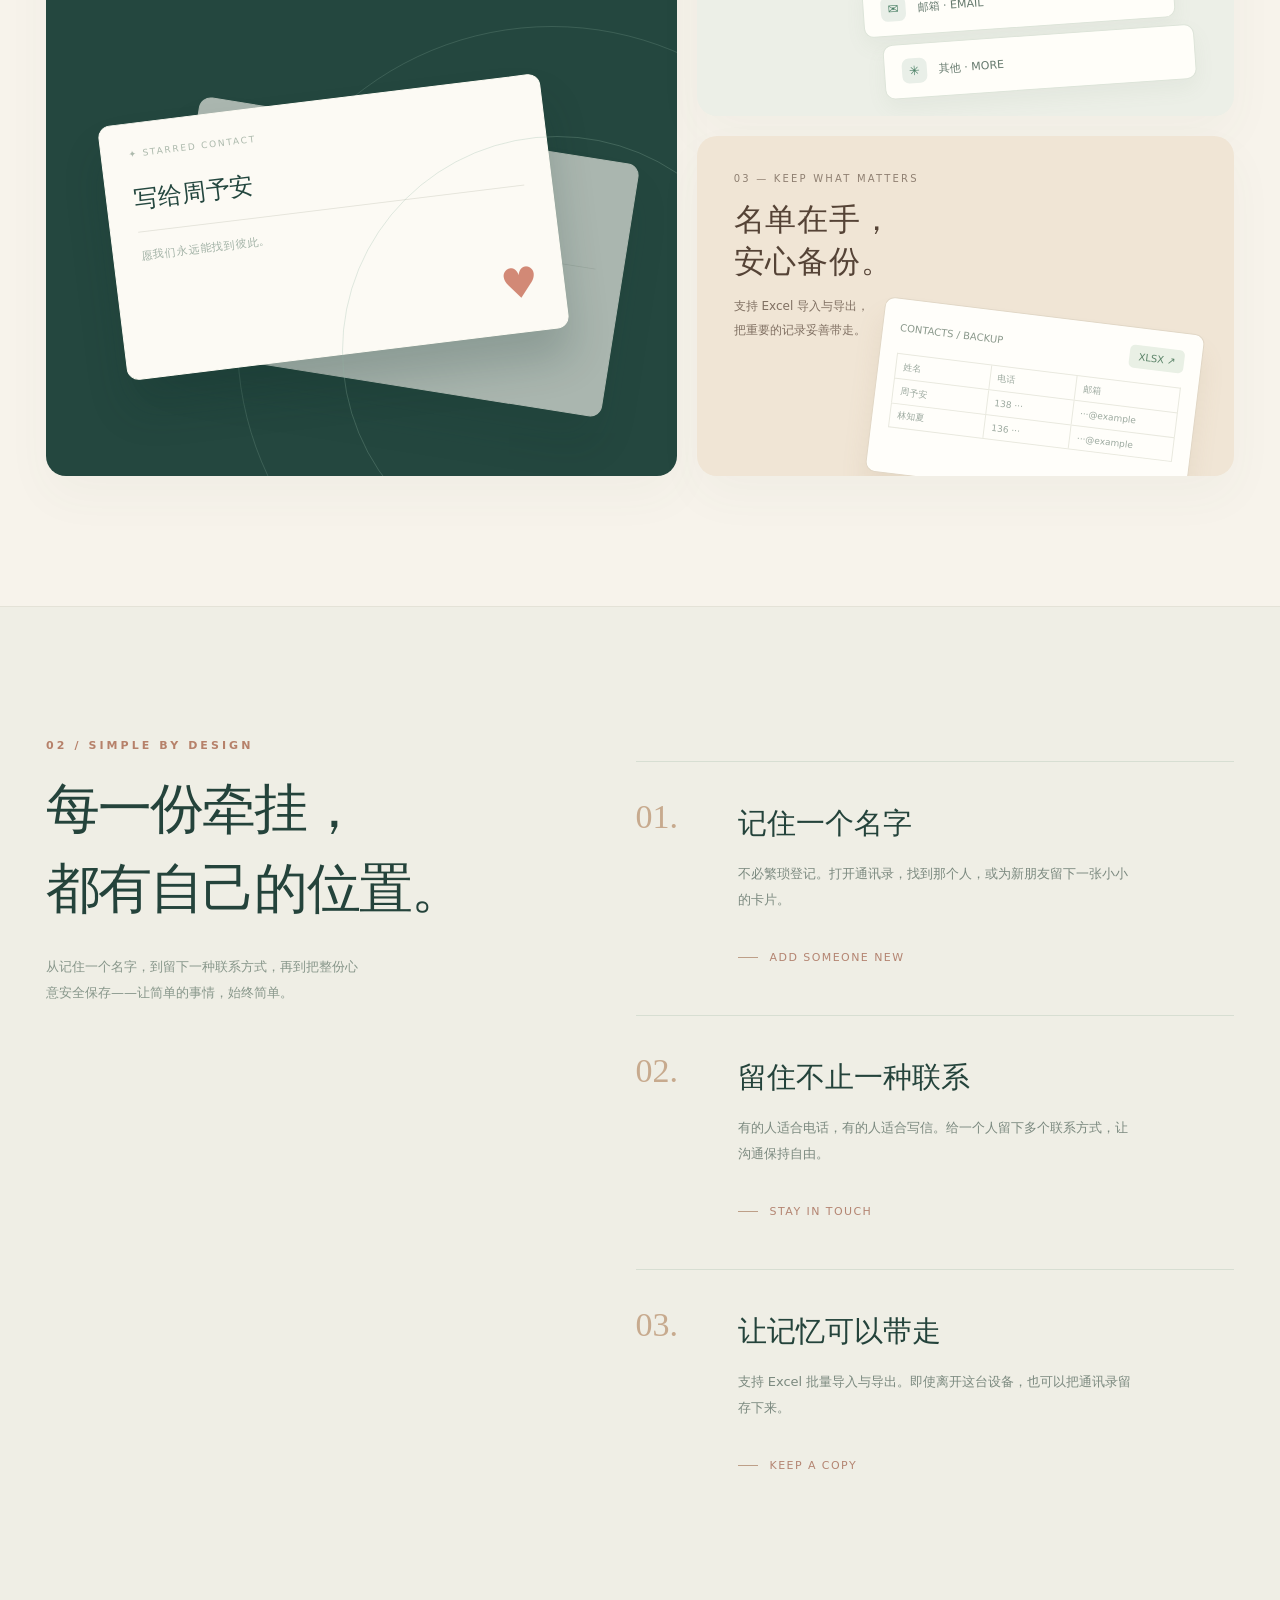
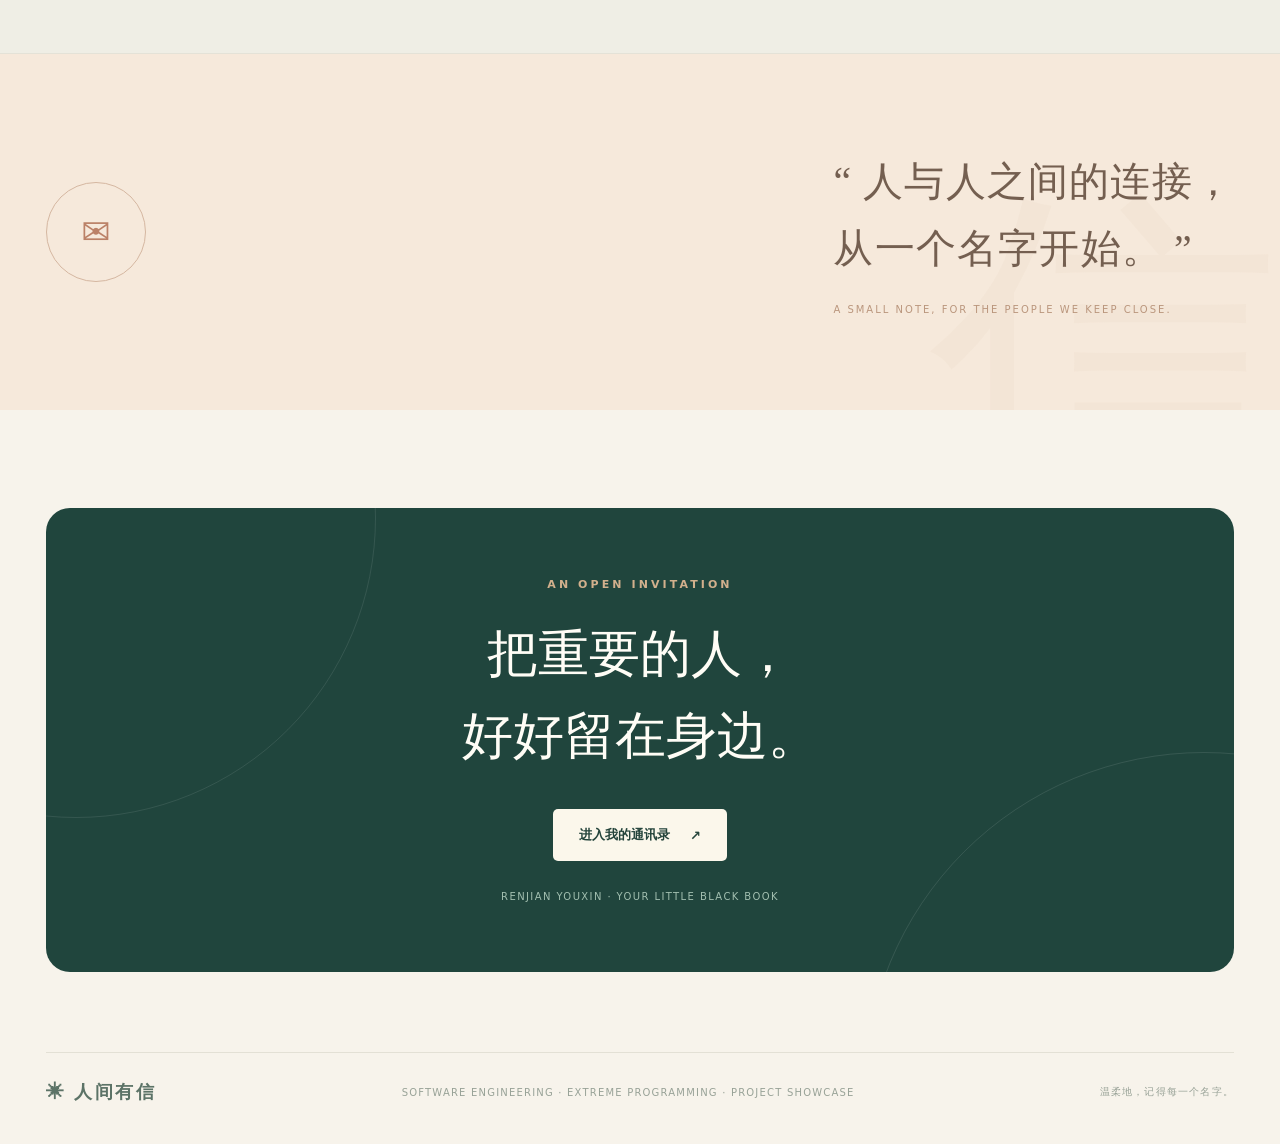
==== commit 329aaa2c: "Replace floral brand marks with envelopes" ====
--- a/static/showcase.html
+++ b/static/showcase.html
@@ -6,6 +6,7 @@
   <meta name="theme-color" content="#f7f3eb">
   <meta name="description" content="人间有信——一份简单、安静、有温度的通讯录。把重要的人，好好留在身边。">
   <title>人间有信 · 把重要的人，好好留在身边</title>
+  <link rel="icon" type="image/svg+xml" href="/favicon.svg">
   <style>
     :root {
       --paper:#f7f3eb; --ivory:#fffefa; --ink:#24433b; --forest:#1e3f38;
@@ -31,7 +32,8 @@
     .nav.scrolled{background:#f7f3ebeF;backdrop-filter:blur(18px);border-bottom-color:var(--line);box-shadow:0 6px 40px #344f3e08}
     .nav-inner{height:100%;display:flex;align-items:center;gap:36px}
     .brand{display:flex;align-items:center;gap:12px;white-space:nowrap}
-    .brand-symbol{width:40px;height:40px;border:1px solid #c9d0c2;border-radius:50%;display:grid;place-items:center;color:var(--forest);font-size:25px;line-height:1;background:#ffffff70}
+    .brand-symbol{width:40px;height:40px;border:1px solid #c9d0c2;border-radius:50%;display:grid;place-items:center;color:var(--forest);background:#ffffff70}
+    .brand-symbol svg{width:58%;height:58%}
     .brand-zh{display:block;font-family:var(--serif);font-weight:700;font-size:19px;letter-spacing:.18em}
     .brand-en{display:block;font-size:9px;letter-spacing:.22em;color:#7c8b81;margin-top:4px}
     .nav-menu{display:flex;align-items:center;gap:34px;margin-left:auto;font-size:12px;letter-spacing:.06em;color:#5a6b62}
@@ -233,7 +235,7 @@
       .nav-inner{gap:10px}
       .nav-cta{font-size:11px;gap:8px;padding:11px 12px}
       .nav-menu{margin-left:auto}
-      .brand{gap:8px}.brand-symbol{width:35px;height:35px;font-size:22px}
+      .brand{gap:8px}.brand-symbol{width:35px;height:35px}
       .brand-zh{font-size:15px}.brand-en{font-size:8px}
       .hero{padding-top:45px}
       .hero h1{font-size:clamp(39px,10.7vw,56px);letter-spacing:-.09em}
@@ -289,7 +291,12 @@
 <header class="nav" id="nav">
   <div class="wrap nav-inner">
     <a class="brand" href="#top" aria-label="返回人间有信展示页顶部">
-      <span class="brand-symbol" aria-hidden="true">✳</span>
+      <span class="brand-symbol" aria-hidden="true">
+        <svg width="22" height="22" viewBox="0 0 24 24" fill="none" stroke="currentColor" stroke-width="1.65" stroke-linecap="round" stroke-linejoin="round" focusable="false">
+          <rect x="3" y="5.5" width="18" height="13" rx="2"/>
+          <path d="m4 7 8 6 8-6"/>
+        </svg>
+      </span>
       <span><span class="brand-zh">人间有信</span><span class="brand-en">RENJIAN YOUXIN</span></span>
     </a>
     <nav class="nav-menu" aria-label="展示页导航">
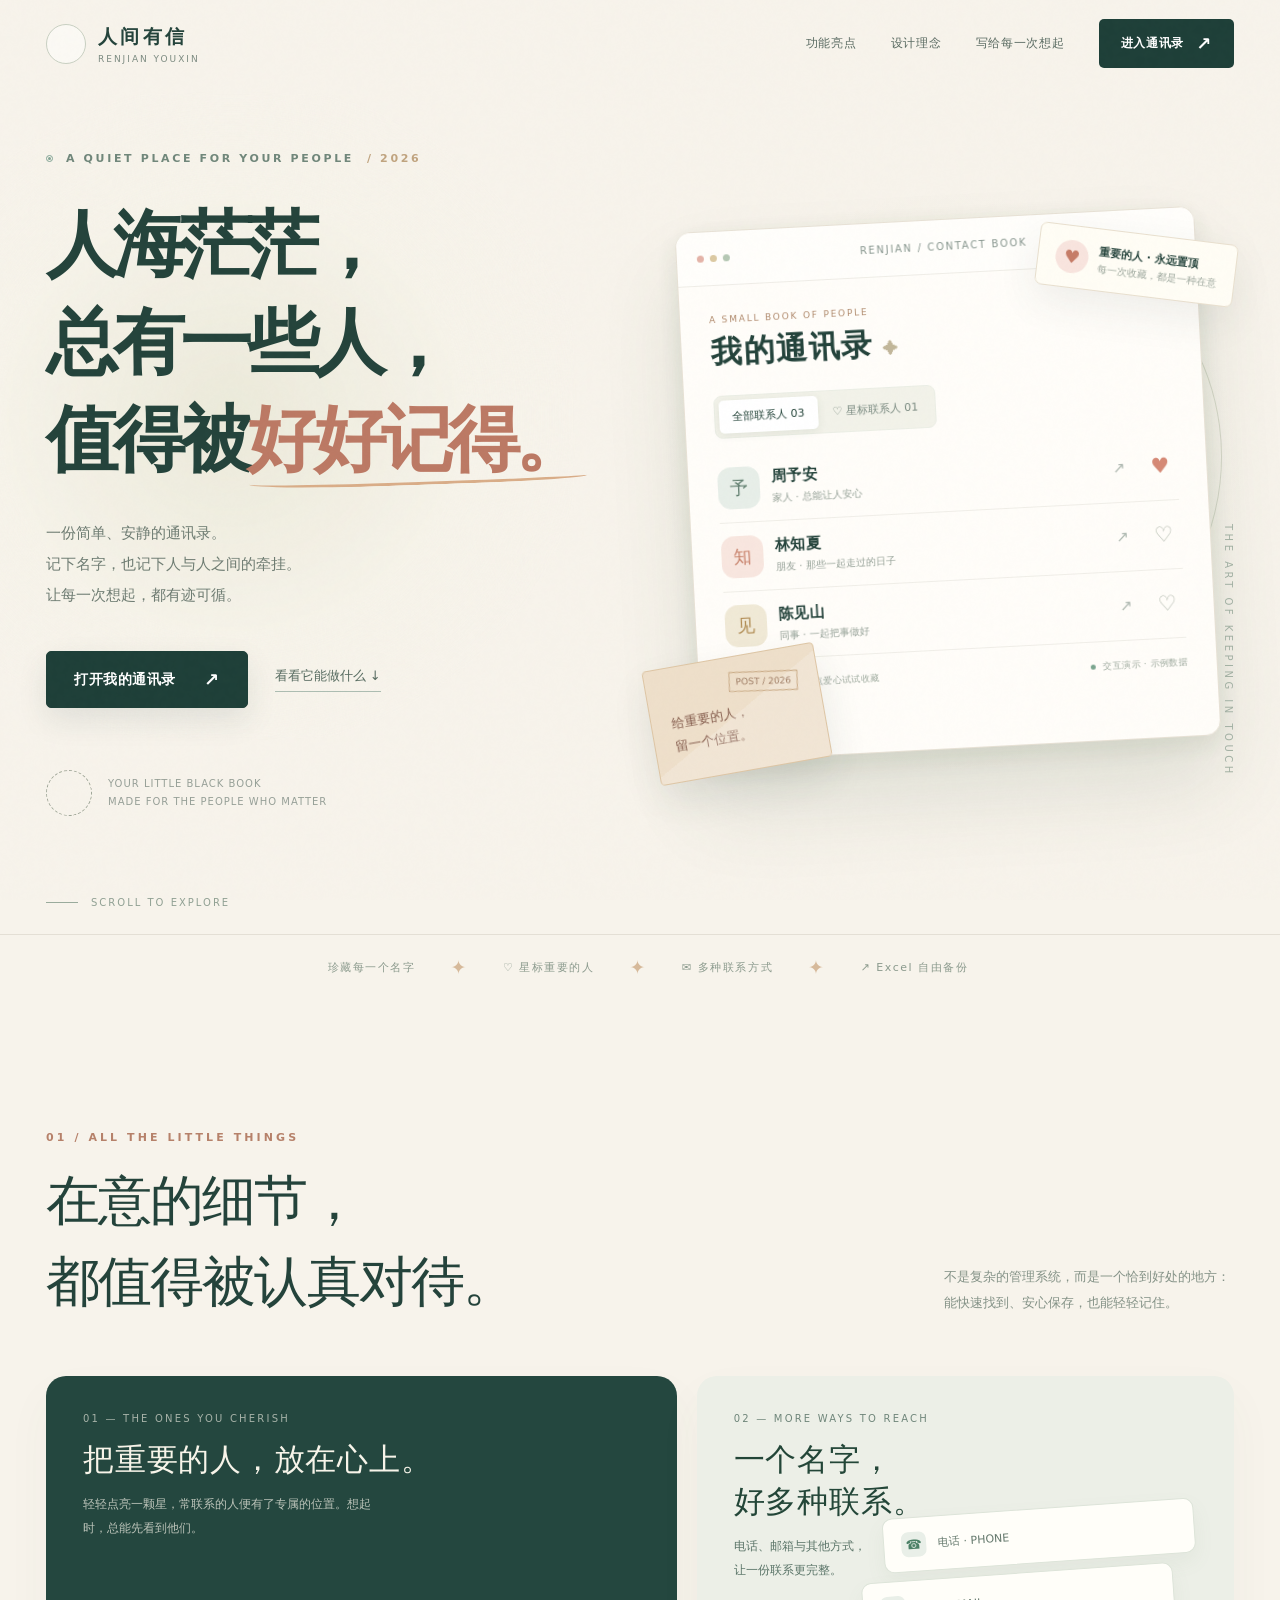
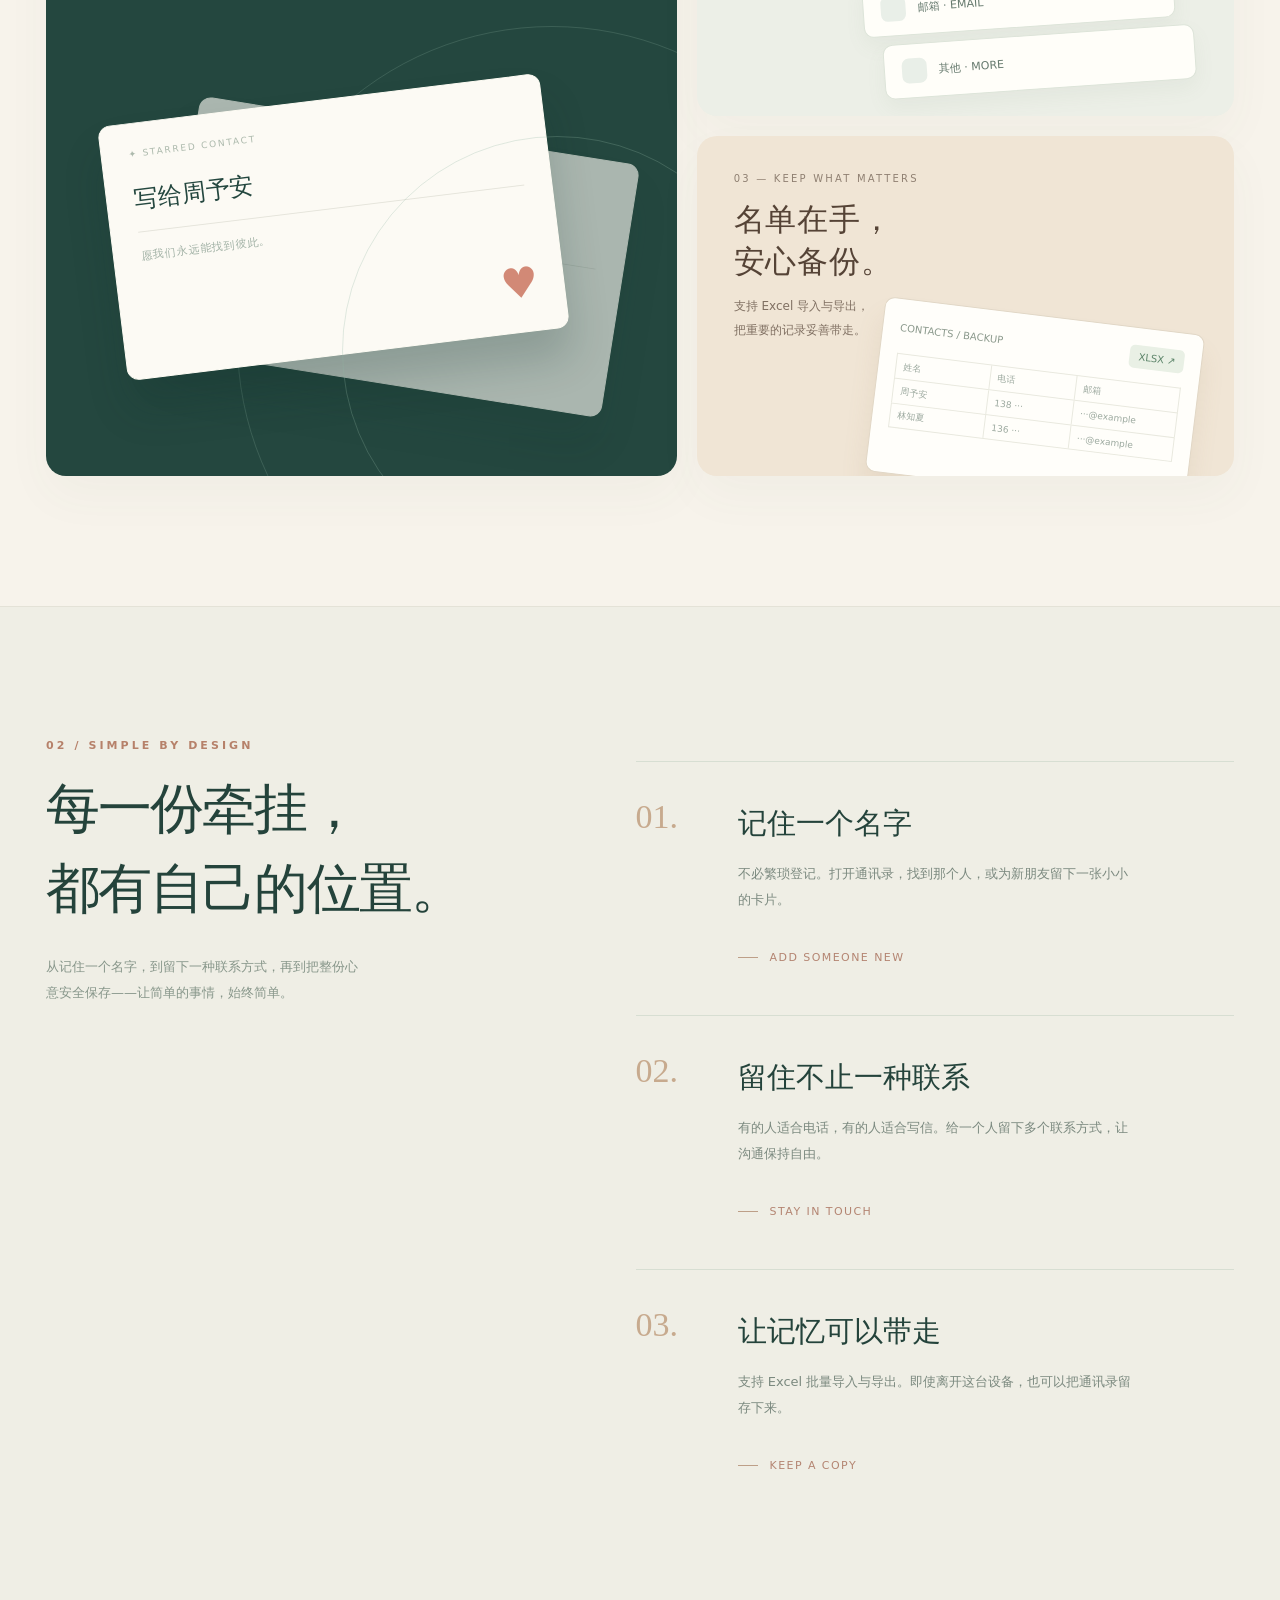
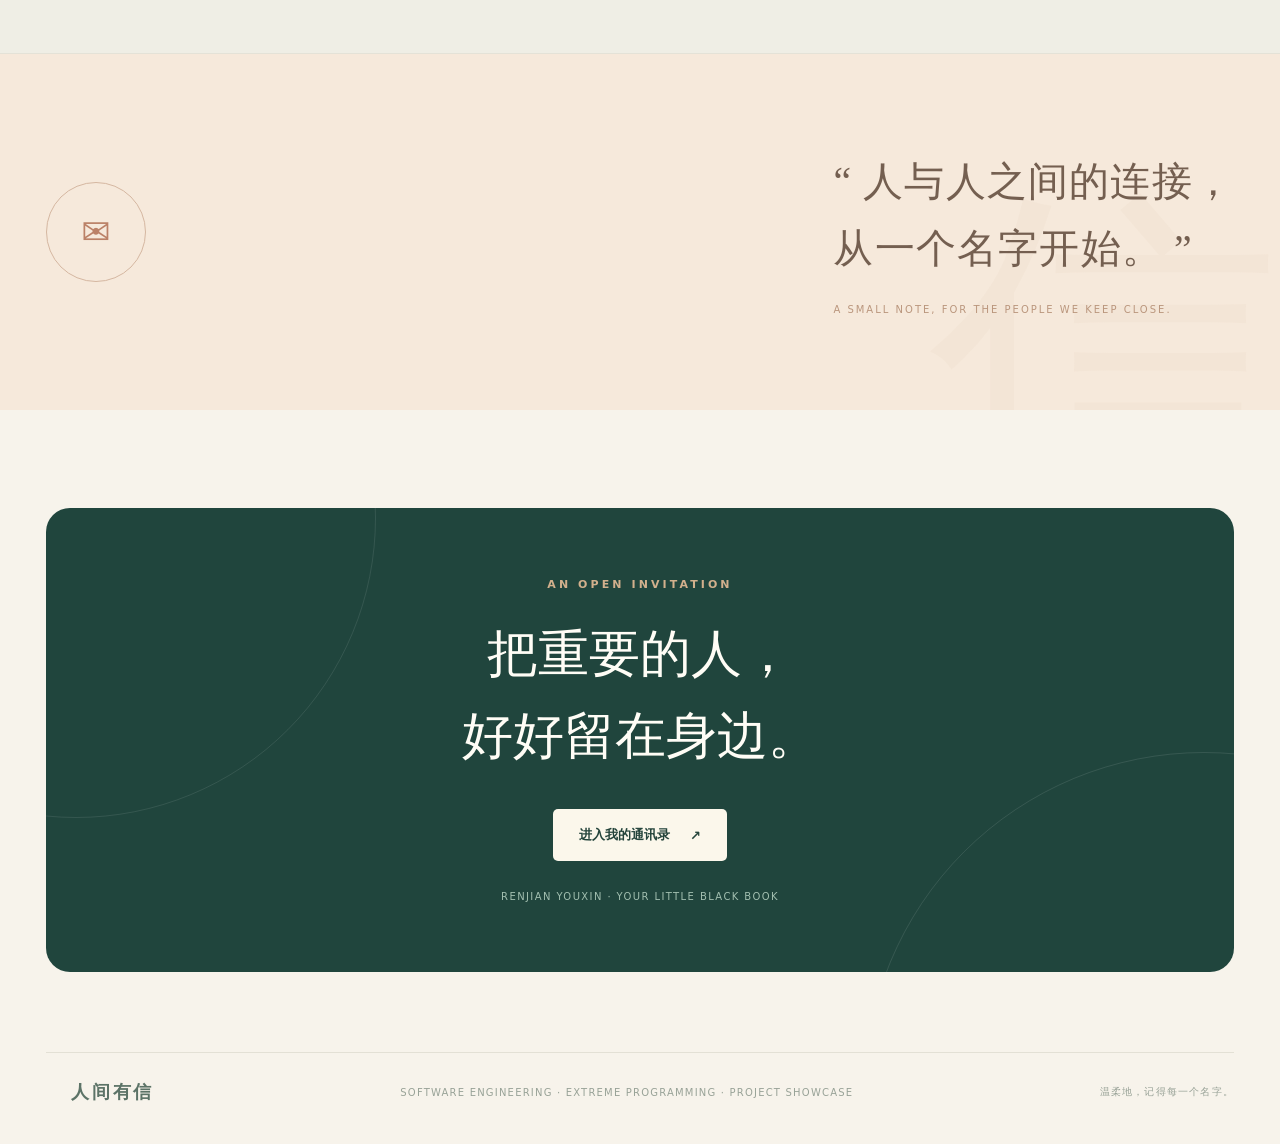
==== commit e91c9543: "Replace remaining floral icons with envelopes" ====
--- a/static/showcase.html
+++ b/static/showcase.html
@@ -32,6 +32,7 @@
     .nav.scrolled{background:#f7f3ebeF;backdrop-filter:blur(18px);border-bottom-color:var(--line);box-shadow:0 6px 40px #344f3e08}
     .nav-inner{height:100%;display:flex;align-items:center;gap:36px}
     .brand{display:flex;align-items:center;gap:12px;white-space:nowrap}
+    .envelope-icon{display:inline-block;width:1em;height:1em;vertical-align:-.125em}
     .brand-symbol{width:40px;height:40px;border:1px solid #c9d0c2;border-radius:50%;display:grid;place-items:center;color:var(--forest);background:#ffffff70}
     .brand-symbol svg{width:58%;height:58%}
     .brand-zh{display:block;font-family:var(--serif);font-weight:700;font-size:19px;letter-spacing:.18em}
@@ -292,10 +293,7 @@
   <div class="wrap nav-inner">
     <a class="brand" href="#top" aria-label="返回人间有信展示页顶部">
       <span class="brand-symbol" aria-hidden="true">
-        <svg width="22" height="22" viewBox="0 0 24 24" fill="none" stroke="currentColor" stroke-width="1.65" stroke-linecap="round" stroke-linejoin="round" focusable="false">
-          <rect x="3" y="5.5" width="18" height="13" rx="2"/>
-          <path d="m4 7 8 6 8-6"/>
-        </svg>
+        <svg class="envelope-icon" viewBox="0 0 24 24" focusable="false"><use href="/envelope.svg#envelope"/></svg>
       </span>
       <span><span class="brand-zh">人间有信</span><span class="brand-en">RENJIAN YOUXIN</span></span>
     </a>
@@ -318,13 +316,20 @@
         <a class="btn-primary" href="/">打开我的通讯录 <span aria-hidden="true">↗</span></a>
         <a class="text-link" href="#features">看看它能做什么 ↓</a>
       </div>
-      <div class="hero-stamp"><div class="stamp-round" aria-hidden="true">✳</div><div class="stamp-copy">YOUR LITTLE BLACK BOOK<br>MADE FOR THE PEOPLE WHO MATTER</div></div>
+      <div class="hero-stamp">
+        <div class="stamp-round" aria-hidden="true"><svg class="envelope-icon" viewBox="0 0 24 24" focusable="false"><use href="/envelope.svg#envelope"/></svg></div>
+        <div class="stamp-copy">YOUR LITTLE BLACK BOOK<br>MADE FOR THE PEOPLE WHO MATTER</div>
+      </div>
     </div>
     <div class="stage" id="demo-stage" aria-label="通讯录模拟交互区域">
       <svg class="orbit" viewBox="0 0 560 560" fill="none" aria-hidden="true"><path d="M67 372 C42 147 183 27 372 76 C522 115 533 298 443 431" stroke="#A1B7A1" stroke-width="1" stroke-dasharray="4 8"/><circle cx="82" cy="213" r="4" fill="#D6B37C"/><circle cx="445" cy="427" r="7" fill="#D58D75" opacity=".7"/><path d="M434 415l10-11 9 10-9 12z" stroke="#D58D75" stroke-width="1"/></svg>
       <div class="float-tag" id="float-tag" aria-hidden="true"><span class="icon">♥</span><span><strong>重要的人 · 永远置顶</strong><small>每一次收藏，都是一种在意</small></span></div>
       <div class="window">
-        <div class="window-head"><div class="traffic" aria-hidden="true"><i></i><i></i><i></i></div><span class="window-label">RENJIAN / CONTACT BOOK</span><span class="window-spark" aria-hidden="true">✳</span></div>
+        <div class="window-head">
+          <div class="traffic" aria-hidden="true"><i></i><i></i><i></i></div>
+          <span class="window-label">RENJIAN / CONTACT BOOK</span>
+          <svg class="envelope-icon window-spark" viewBox="0 0 24 24" aria-hidden="true" focusable="false"><use href="/envelope.svg#envelope"/></svg>
+        </div>
         <div class="window-content">
           <div class="window-kicker">A SMALL BOOK OF PEOPLE</div>
           <h2 class="window-title">我的通讯录 <span style="font-size:15px;color:#c2b79a">✦</span></h2>
@@ -366,7 +371,12 @@
     <a class="scroll-cue" href="#features">SCROLL TO EXPLORE</a>
   </section>
 
-  <div class="hairline"><div class="wrap marquee" aria-label="功能概览"><span>✳ 珍藏每一个名字</span><b>✦</b><span>♡ 星标重要的人</span><b>✦</b><span>✉ 多种联系方式</span><b>✦</b><span>↗ Excel 自由备份</span></div></div>
+  <div class="hairline">
+    <div class="wrap marquee" aria-label="功能概览">
+      <span><svg class="envelope-icon" viewBox="0 0 24 24" aria-hidden="true" focusable="false"><use href="/envelope.svg#envelope"/></svg> 珍藏每一个名字</span>
+      <b>✦</b><span>♡ 星标重要的人</span><b>✦</b><span>✉ 多种联系方式</span><b>✦</b><span>↗ Excel 自由备份</span>
+    </div>
+  </div>
 
   <section class="section wrap" id="features" aria-labelledby="features-title">
     <div class="section-head reveal">
@@ -381,7 +391,11 @@
         </div>
       </article>
       <article class="feat feat-two reveal"><span class="feat-num">02 — MORE WAYS TO REACH</span><h3>一个名字，<br>好多种联系。</h3><p>电话、邮箱与其他方式，<br>让一份联系更完整。</p>
-        <div class="method-visual" aria-hidden="true"><div class="method-pill"><span class="method-icon">☎</span>电话 · PHONE</div><div class="method-pill"><span class="method-icon">✉</span>邮箱 · EMAIL</div><div class="method-pill"><span class="method-icon">✳</span>其他 · MORE</div></div>
+        <div class="method-visual" aria-hidden="true">
+          <div class="method-pill"><span class="method-icon">☎</span>电话 · PHONE</div>
+          <div class="method-pill"><span class="method-icon"><svg class="envelope-icon" viewBox="0 0 24 24" focusable="false"><use href="/envelope.svg#envelope"/></svg></span>邮箱 · EMAIL</div>
+          <div class="method-pill"><span class="method-icon"><svg class="envelope-icon" viewBox="0 0 24 24" focusable="false"><use href="/envelope.svg#envelope"/></svg></span>其他 · MORE</div>
+        </div>
       </article>
       <article class="feat feat-three reveal"><span class="feat-num">03 — KEEP WHAT MATTERS</span><h3>名单在手，<br>安心备份。</h3><p>支持 Excel 导入与导出，<br>把重要的记录妥善带走。</p>
         <div class="sheet-visual" aria-hidden="true"><div class="sheet-top"><span>CONTACTS / BACKUP</span><span class="sheet-badge">XLSX ↗</span></div><div class="sheet-cell"><span>姓名</span><span>电话</span><span>邮箱</span></div><div class="sheet-cell"><span>周予安</span><span>138 ···</span><span>···@example</span></div><div class="sheet-cell"><span>林知夏</span><span>136 ···</span><span>···@example</span></div></div>
@@ -409,7 +423,10 @@
     <small>RENJIAN YOUXIN · YOUR LITTLE BLACK BOOK</small>
   </div></section>
 </main>
-<footer class="wrap footer"><strong>✳ 人间有信</strong><span>SOFTWARE ENGINEERING · EXTREME PROGRAMMING · PROJECT SHOWCASE</span><span>温柔地，记得每一个名字。</span></footer>
+<footer class="wrap footer">
+  <strong><svg class="envelope-icon" viewBox="0 0 24 24" aria-hidden="true" focusable="false"><use href="/envelope.svg#envelope"/></svg> 人间有信</strong>
+  <span>SOFTWARE ENGINEERING · EXTREME PROGRAMMING · PROJECT SHOWCASE</span><span>温柔地，记得每一个名字。</span>
+</footer>
 
 <script>
 (() => {
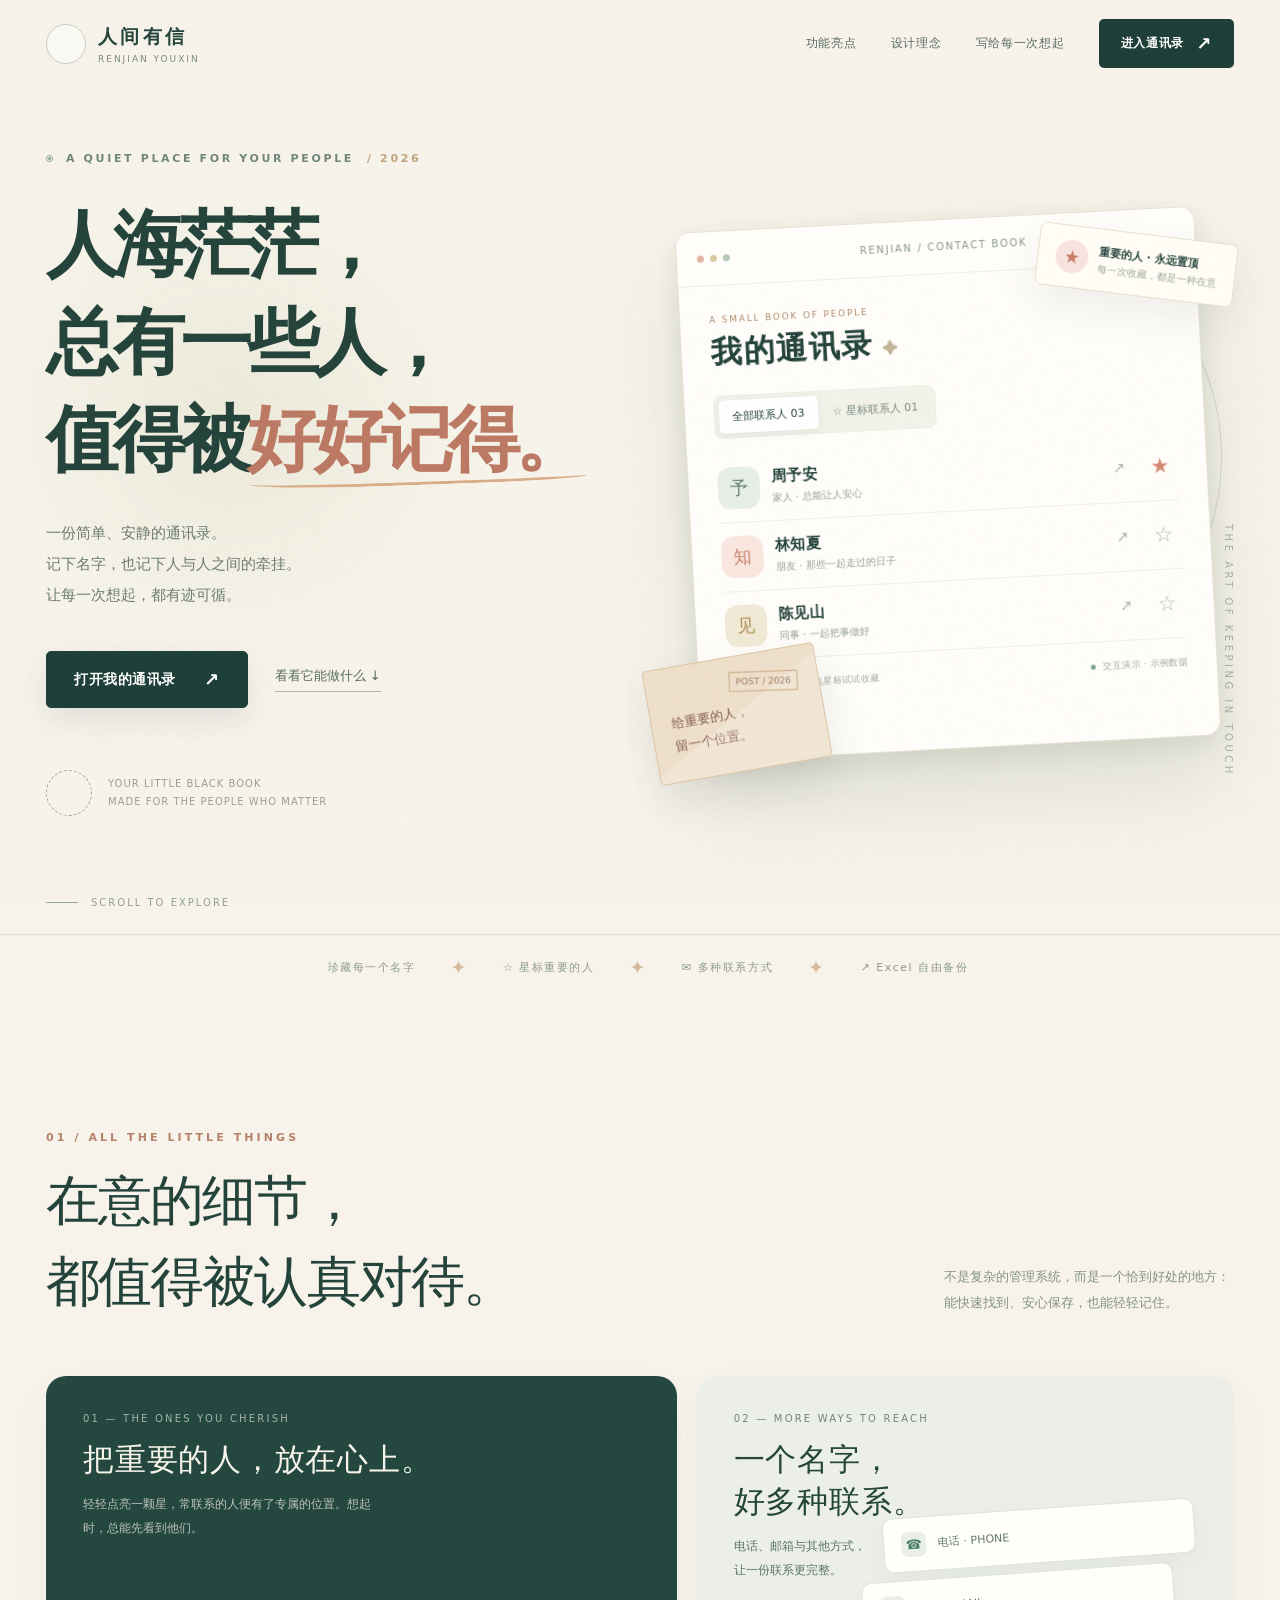
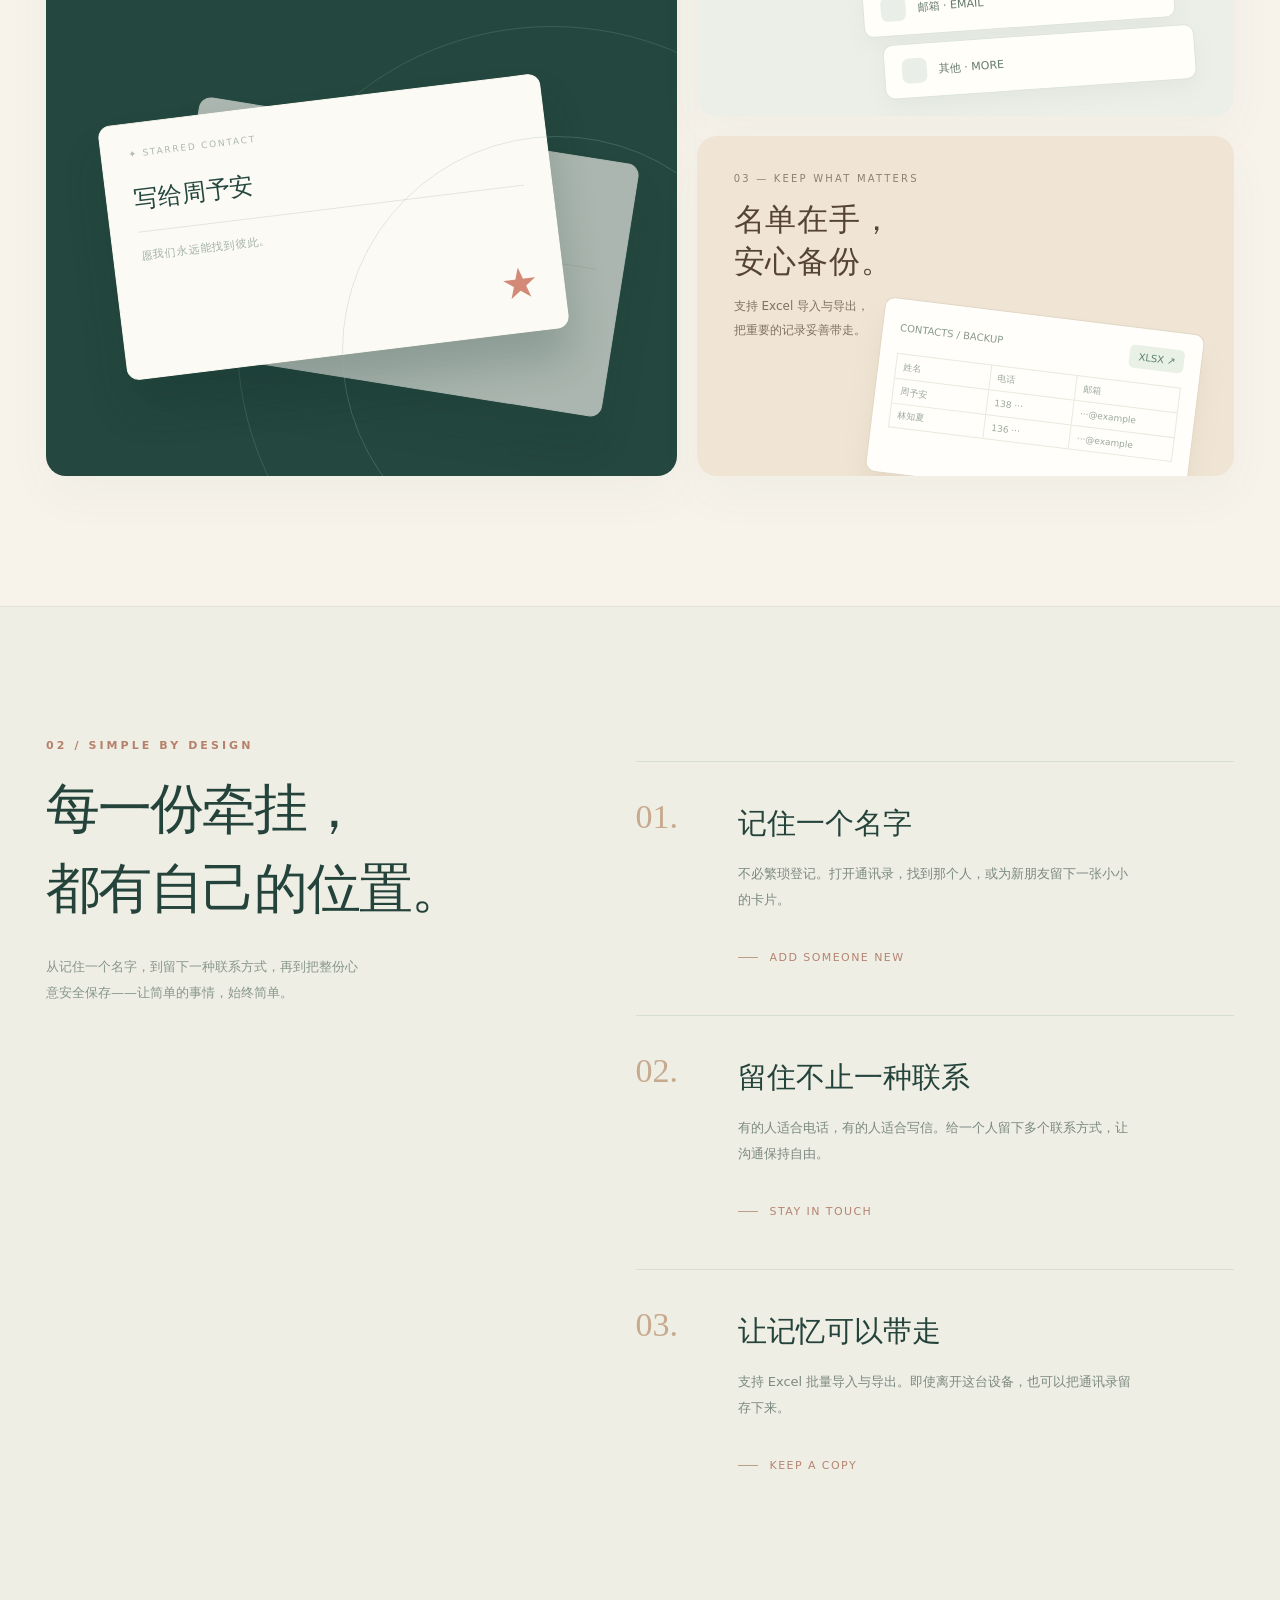
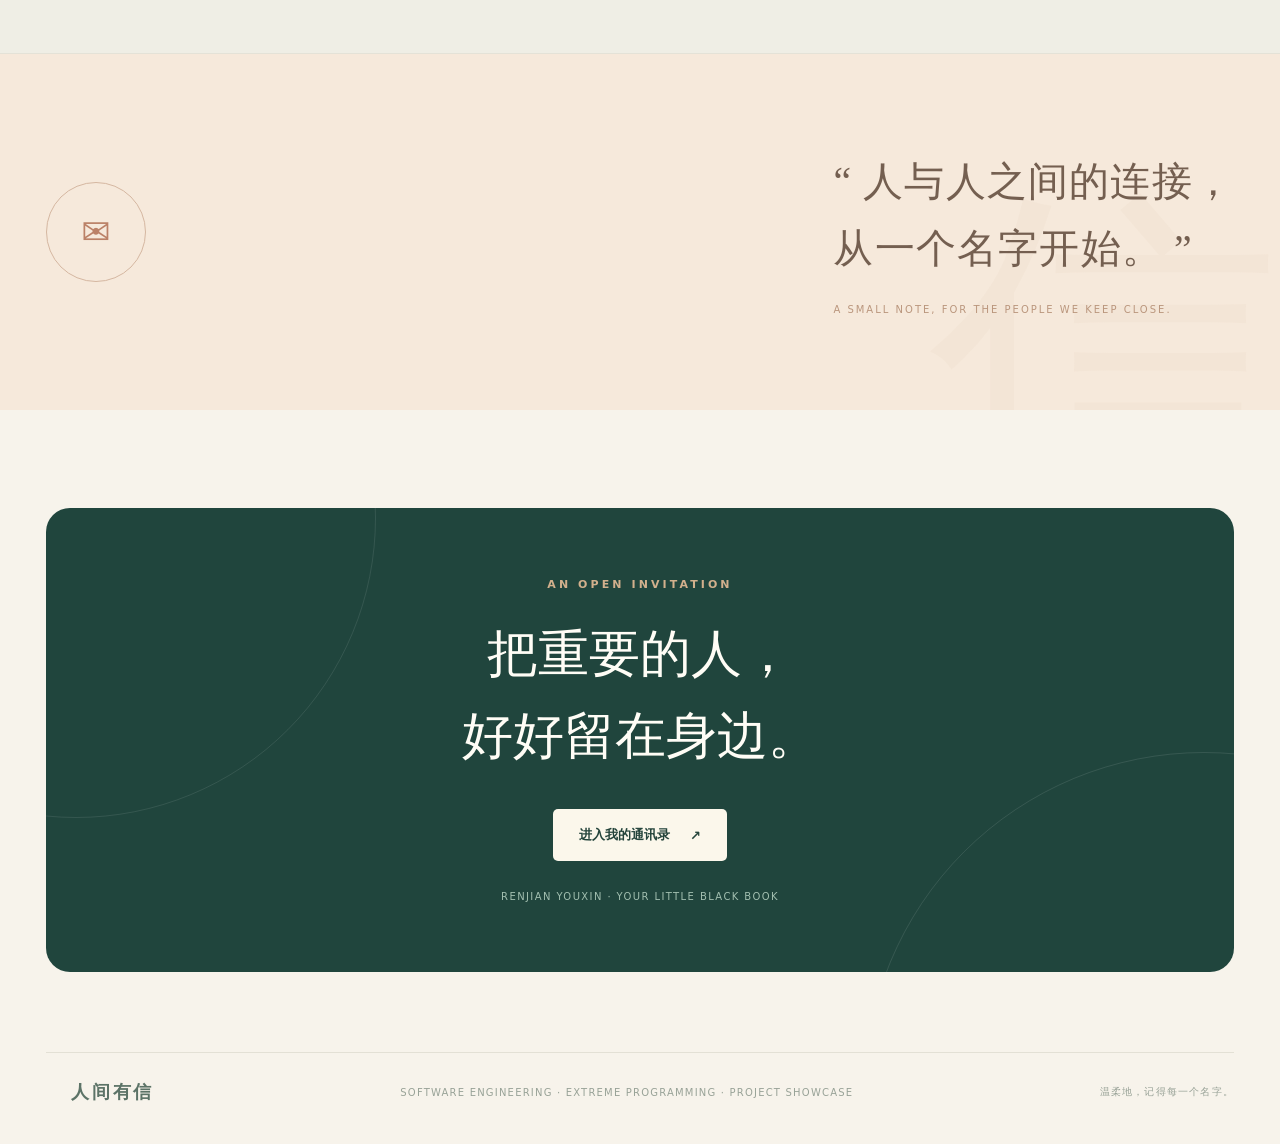
==== commit 86b9eb20: "完善联系人簿交互展示与作业提交材料" ====
--- a/static/showcase.html
+++ b/static/showcase.html
@@ -7,6 +7,7 @@
   <meta name="description" content="人间有信——一份简单、安静、有温度的通讯录。把重要的人，好好留在身边。">
   <title>人间有信 · 把重要的人，好好留在身边</title>
   <link rel="icon" type="image/svg+xml" href="/favicon.svg">
+  <link rel="stylesheet" href="/motion.css">
   <style>
     :root {
       --paper:#f7f3eb; --ivory:#fffefa; --ink:#24433b; --forest:#1e3f38;
@@ -14,7 +15,6 @@
       --gold:#d8b67d; --line:#e4dfd5; --muted:#71827c;
       --serif:"Songti SC","STSong","Noto Serif CJK SC",serif;
       --sans:"PingFang SC","Microsoft YaHei","Noto Sans CJK SC",system-ui,sans-serif;
-      --ease:cubic-bezier(.22,1,.36,1);
     }
     *,*::before,*::after{box-sizing:border-box}
     html{scroll-behavior:smooth;scroll-padding-top:96px;overflow-x:clip}
@@ -57,7 +57,7 @@
     .hero h1 em::after{content:"";position:absolute;bottom:-.06em;left:.03em;right:-.07em;height:13px;border-bottom:3px solid #d9ad88;border-radius:70% 30% 45% 65%;transform:rotate(-2deg)}
     .hero-copy{color:#6e7c72;max-width:455px;line-height:2.08;font-size:15px}
     .hero-actions{display:flex;align-items:center;gap:27px;flex-wrap:wrap;margin-top:40px}
-    .btn-primary{border:1px solid var(--forest);background:var(--forest);color:white;border-radius:5px;display:inline-flex;align-items:center;justify-content:center;gap:28px;padding:17px 27px;font-weight:600;font-size:14px;letter-spacing:.04em;box-shadow:0 12px 30px #1e3f381a;transition:transform .25s var(--ease),box-shadow .25s}
+    .btn-primary{border:1px solid var(--forest);background:var(--forest);color:white;border-radius:5px;display:inline-flex;align-items:center;justify-content:center;gap:28px;padding:17px 27px;font-weight:600;font-size:14px;letter-spacing:.04em;box-shadow:0 12px 30px #1e3f381a;transition:transform .25s var(--motion-ease),box-shadow .25s}
     .btn-primary:hover{transform:translateY(-3px);box-shadow:0 18px 38px #1e3f3830}
     .text-link{color:#586c61;font-size:13px;border-bottom:1px solid #adbdb2;padding-bottom:6px;transition:color .2s}
     .text-link:hover{color:#b97864}
@@ -65,14 +65,14 @@
     .stamp-round{width:46px;height:46px;display:grid;place-items:center;border:1px dashed #a1a899;border-radius:50%;font-size:24px;color:#8c9f8b;transform:rotate(-12deg)}
     .stamp-copy{font-size:10px;line-height:1.8;letter-spacing:.1em;color:#97a098}
     .stage{height:650px;position:relative;isolation:isolate;display:flex;align-items:center;justify-content:center}
-    .stage::before{content:"";width:580px;height:580px;position:absolute;inset:5% auto auto 0;border-radius:50%;background:radial-gradient(closest-side,#dbe8d6b8,#e8e8d8a8 44%,#f7f3eb00 100%);animation:drift 17s ease-in-out infinite alternate;z-index:-2}
+    .stage::before{content:"";width:580px;height:580px;position:absolute;inset:5% auto auto 0;border-radius:50%;background:radial-gradient(closest-side,#dbe8d6b8,#e8e8d8a8 44%,#f7f3eb00 100%);animation:paper-drift 17s ease-in-out infinite alternate;z-index:-2}
     .stage::after{content:"";position:absolute;width:475px;height:475px;border-radius:50%;border:1px solid #c7cbb9a8;transform:rotate(14deg);top:60px;right:12px;z-index:-2}
     .orbit{position:absolute;inset:12px -10px auto auto;width:560px;height:560px;z-index:-1;opacity:.6;pointer-events:none}
-    .float-tag{position:absolute;z-index:5;display:flex;align-items:center;gap:10px;background:#fffdf5;border:1px solid #e8dfce;box-shadow:0 15px 40px #30443a14;padding:14px 17px;border-radius:7px;top:74px;right:-2px;transform:rotate(7deg) translate(var(--tx,0px),var(--ty,0px));transition:transform .3s var(--ease)}
+    .float-tag{position:absolute;z-index:5;display:flex;align-items:center;gap:10px;background:#fffdf5;border:1px solid #e8dfce;box-shadow:0 15px 40px #30443a14;padding:14px 17px;border-radius:7px;top:74px;right:-2px;transform:rotate(7deg) translate(var(--tx,0px),var(--ty,0px));transition:transform .3s var(--motion-ease)}
     .float-tag .icon{width:33px;height:33px;background:#f8e4de;border-radius:50%;display:grid;place-items:center;color:#c67c67;font-size:18px}
     .float-tag strong{font-size:11px;display:block}
     .float-tag small{font-size:10px;color:#9da79d;display:block;margin-top:3px}
-    .mini-letter{position:absolute;z-index:4;bottom:37px;left:-13px;transform:rotate(-10deg) translate(calc(var(--tx,0px) * -.4),calc(var(--ty,0px) * -.4));transition:transform .3s var(--ease);background:#eedfca;border:1px solid #ddc5a4;border-radius:4px;box-shadow:0 18px 38px #2c3f3519;width:174px;height:116px;padding:19px 20px}
+    .mini-letter{position:absolute;z-index:4;bottom:37px;left:-13px;transform:rotate(-10deg) translate(calc(var(--tx,0px) * -.4),calc(var(--ty,0px) * -.4));transition:transform .3s var(--motion-ease);background:#eedfca;border:1px solid #ddc5a4;border-radius:4px;box-shadow:0 18px 38px #2c3f3519;width:174px;height:116px;padding:19px 20px}
     .mini-letter::before{content:"";position:absolute;inset:0;background:linear-gradient(150deg,transparent 50%,#ffffff33 50%);pointer-events:none}
     .mini-letter .letter-stamp{float:right;border:1px solid #cbad89;color:#9f7d64;padding:4px 6px;font-size:9px;transform:rotate(8deg)}
     .mini-letter p{font-size:13px;font-family:var(--serif);line-height:1.8;margin:25px 0 0;color:#855d4d}
@@ -99,11 +99,11 @@
     .row-open:hover .row-arrow{transform:translateX(4px)}
     .star{background:none;border:none;font-size:21px;line-height:1;color:#aeb7ab;padding:8px;display:grid;place-items:center;transition:color .2s,transform .25s}
     .star[aria-pressed="true"]{color:#d58975}
-    .star.pop{animation:popHeart .35s var(--ease)}
+    .star.pop{animation:star-pop var(--motion-star) var(--motion-ease)}
     .window-footer{display:flex;align-items:center;justify-content:space-between;padding-top:18px;font-size:9px;color:#9eaa9e;letter-spacing:.04em}
     .window-footer .alive{display:inline-flex;align-items:center;gap:7px}
     .window-footer .alive i{width:5px;height:5px;border-radius:50%;background:#7aa58e}
-    .detail-pane{position:absolute;inset:54px 0 0;background:#fffefb;z-index:3;padding:31px;transform:translateX(103%);transition:transform .45s var(--ease);box-shadow:-20px 0 40px #203f3914;visibility:hidden}
+    .detail-pane{position:absolute;inset:54px 0 0;background:#fffefb;z-index:3;padding:31px;transform:translateX(var(--motion-sheet-offset));transition:transform var(--motion-sheet) var(--motion-ease);box-shadow:-20px 0 40px #203f3914;visibility:hidden}
     .detail-pane.open{transform:translateX(0);visibility:visible}
     .detail-back{border:none;background:none;color:#8e9d93;letter-spacing:.06em;font-size:12px;padding:0}
     .detail-portrait{height:104px;width:104px;border-radius:30px;background:#e6eee4;color:#6c8a73;font-size:50px;font-family:var(--serif);display:grid;place-items:center;margin:28px auto 18px}
@@ -126,7 +126,7 @@
     .section h2{font-family:var(--serif);font-size:clamp(38px,4.2vw,63px);font-weight:500;line-height:1.5;letter-spacing:-.035em;margin:17px 0 0}
     .section-head p{color:#849287;font-size:13px;max-width:290px;line-height:2;margin-bottom:7px}
     .feature-grid{display:grid;grid-template-columns:1.08fr .92fr;gap:20px;grid-auto-rows:340px}
-    .feat{border-radius:20px;position:relative;overflow:hidden;padding:37px 37px 28px;box-shadow:0 20px 48px #4763480a;transition:transform .4s var(--ease),box-shadow .4s var(--ease)}
+    .feat{border-radius:20px;position:relative;overflow:hidden;padding:37px 37px 28px;box-shadow:0 20px 48px #4763480a;transition:transform .4s var(--motion-ease),box-shadow .4s var(--motion-ease)}
     .feat:hover{transform:translateY(-5px);box-shadow:0 30px 66px #4763481d}
     .feat .feat-num{font-size:10px;letter-spacing:.22em;display:block;margin-bottom:15px;opacity:.62}
     .feat h3{font-family:var(--serif);font-size:31px;font-weight:500;margin:0 0 11px;letter-spacing:.025em}
@@ -143,7 +143,7 @@
     .fav-paper .ink-name{font-family:var(--serif);font-size:24px;margin:25px 0 10px}
     .fav-paper .lines{height:1px;background:#e6e5dc;margin:16px 0}
     .fav-paper .ink-sub{color:#a1b1a5;font-size:11px;letter-spacing:.08em}
-    .fav-paper .bigheart{position:absolute;right:25px;bottom:24px;color:#d28976;font-size:42px;animation:smallHeartbeat 5s ease-in-out infinite}
+    .fav-paper .bigstar{position:absolute;right:25px;bottom:24px;color:#d28976;font-size:42px}
     .feat-two{background:#ecefe7;color:#234638}
     .feat-three{background:#f0e5d5;color:#554336}
     .method-visual{position:absolute;right:35px;bottom:27px;width:58%;transform:rotate(-4deg)}
@@ -180,18 +180,15 @@
     .closing-panel::after{content:"";position:absolute;width:680px;height:680px;border:1px solid #ffffff1a;border-radius:50%;right:-310px;bottom:-460px;z-index:-1}
     .closing .overline{color:#d2b08d}
     .closing h2{font-family:var(--serif);font-size:clamp(32px,4vw,54px);font-weight:500;line-height:1.6;margin:22px 0 33px}
-    .light-cta{color:#24443b;background:#fbf7eb;display:inline-flex;gap:20px;align-items:center;padding:17px 26px;font-size:13px;border-radius:5px;font-weight:700;transition:transform .25s var(--ease),background .25s}
+    .light-cta{color:#24443b;background:#fbf7eb;display:inline-flex;gap:20px;align-items:center;padding:17px 26px;font-size:13px;border-radius:5px;font-weight:700;transition:transform .25s var(--motion-ease),background .25s}
     .light-cta:hover{transform:translateY(-3px);background:#fff}
     .closing small{font-size:10px;letter-spacing:.14em;color:#a2bfb0;margin-top:30px}
     .footer{padding:27px 0 40px;border-top:1px solid #e3e0d5;display:flex;align-items:center;justify-content:space-between;gap:20px;font-size:10px;color:#98a297;letter-spacing:.12em}
     .footer strong{font-family:var(--serif);font-size:18px;letter-spacing:.15em;color:#5c7367}
-    .reveal{opacity:0;transform:translateY(25px);transition:opacity .85s var(--ease),transform .85s var(--ease)}
+    .reveal{opacity:0;transform:translateY(25px);transition:opacity .85s var(--motion-ease),transform .85s var(--motion-ease)}
     .reveal.visible{opacity:1;transform:translateY(0)}
     @keyframes float{0%,100%{transform:rotate(-3deg) translateY(2px)}50%{transform:rotate(-2deg) translateY(-12px)}}
     @keyframes breath{from{transform:scale(.95) translate(0,-15px)}to{transform:scale(1.08) translate(34px,25px)}}
-    @keyframes drift{from{transform:translate(-14px,-8px) scale(.94)}to{transform:translate(30px,18px) scale(1.06)}}
-    @keyframes popHeart{0%{transform:scale(.78)}55%{transform:scale(1.4)}100%{transform:scale(1)}}
-    @keyframes smallHeartbeat{0%,78%,100%{transform:scale(1)}83%{transform:scale(1.11)}88%{transform:scale(1)}}
     @media(max-width:1130px){
       .wrap{width:min(1120px,calc(100% - 64px))}
       .hero{grid-template-columns:1fr 1fr;gap:5px}.hero h1{font-size:clamp(46px,5.7vw,72px)}
@@ -282,7 +279,6 @@
     }
     @media(prefers-reduced-motion:reduce){
       html{scroll-behavior:auto}
-      *,*::before,*::after{animation:none!important;transition-duration:.01ms!important}
       .reveal{opacity:1;transform:none}
     }
   </style>
@@ -323,7 +319,7 @@
     </div>
     <div class="stage" id="demo-stage" aria-label="通讯录模拟交互区域">
       <svg class="orbit" viewBox="0 0 560 560" fill="none" aria-hidden="true"><path d="M67 372 C42 147 183 27 372 76 C522 115 533 298 443 431" stroke="#A1B7A1" stroke-width="1" stroke-dasharray="4 8"/><circle cx="82" cy="213" r="4" fill="#D6B37C"/><circle cx="445" cy="427" r="7" fill="#D58D75" opacity=".7"/><path d="M434 415l10-11 9 10-9 12z" stroke="#D58D75" stroke-width="1"/></svg>
-      <div class="float-tag" id="float-tag" aria-hidden="true"><span class="icon">♥</span><span><strong>重要的人 · 永远置顶</strong><small>每一次收藏，都是一种在意</small></span></div>
+      <div class="float-tag" id="float-tag" aria-hidden="true"><span class="icon">★</span><span><strong>重要的人 · 永远置顶</strong><small>每一次收藏，都是一种在意</small></span></div>
       <div class="window">
         <div class="window-head">
           <div class="traffic" aria-hidden="true"><i></i><i></i><i></i></div>
@@ -335,26 +331,26 @@
           <h2 class="window-title">我的通讯录 <span style="font-size:15px;color:#c2b79a">✦</span></h2>
           <div class="window-tabs" role="tablist" aria-label="示例联系人筛选">
             <button id="tab-all" role="tab" aria-selected="true" aria-controls="demo-list" type="button">全部联系人 <span class="count-all" aria-live="polite">03</span></button>
-            <button id="tab-star" role="tab" aria-selected="false" aria-controls="demo-list" type="button">♡ 星标联系人 <span class="count-stars" aria-live="polite">01</span></button>
+            <button id="tab-star" role="tab" aria-selected="false" aria-controls="demo-list" type="button">☆ 星标联系人 <span class="count-stars" aria-live="polite">01</span></button>
           </div>
           <div id="demo-list" role="tabpanel" aria-label="示例联系人列表">
             <div class="demo-row" data-id="yu">
               <span class="avatar" aria-hidden="true">予</span>
               <button class="row-open" data-open="yu" type="button"><span><strong>周予安</strong><small>家人 · 总能让人安心</small></span><span class="row-arrow" aria-hidden="true">↗</span></button>
-              <button class="star" type="button" data-star="yu" aria-pressed="true" aria-label="取消星标 周予安">♥</button>
+              <button class="star" type="button" data-star="yu" aria-pressed="true" aria-label="取消星标 周予安">★</button>
             </div>
             <div class="demo-row" data-id="zhi">
               <span class="avatar" aria-hidden="true">知</span>
               <button class="row-open" data-open="zhi" type="button"><span><strong>林知夏</strong><small>朋友 · 那些一起走过的日子</small></span><span class="row-arrow" aria-hidden="true">↗</span></button>
-              <button class="star" type="button" data-star="zhi" aria-pressed="false" aria-label="星标 林知夏">♡</button>
+              <button class="star" type="button" data-star="zhi" aria-pressed="false" aria-label="星标 林知夏">☆</button>
             </div>
             <div class="demo-row" data-id="jian">
               <span class="avatar" aria-hidden="true">见</span>
               <button class="row-open" data-open="jian" type="button"><span><strong>陈见山</strong><small>同事 · 一起把事做好</small></span><span class="row-arrow" aria-hidden="true">↗</span></button>
-              <button class="star" type="button" data-star="jian" aria-pressed="false" aria-label="星标 陈见山">♡</button>
+              <button class="star" type="button" data-star="jian" aria-pressed="false" aria-label="星标 陈见山">☆</button>
             </div>
           </div>
-          <div class="window-footer"><span>✦ 点击名字看详情，点爱心试试收藏</span><span class="alive"><i aria-hidden="true"></i>交互演示 · 示例数据</span></div>
+          <div class="window-footer"><span>✦ 点击名字看详情，点星标试试收藏</span><span class="alive"><i aria-hidden="true"></i>交互演示 · 示例数据</span></div>
         </div>
         <div class="detail-pane" id="detail" aria-hidden="true" inert>
           <button class="detail-back" id="detail-back" type="button">← 返回联系人列表</button>
@@ -374,7 +370,7 @@
   <div class="hairline">
     <div class="wrap marquee" aria-label="功能概览">
       <span><svg class="envelope-icon" viewBox="0 0 24 24" aria-hidden="true" focusable="false"><use href="/envelope.svg#envelope"/></svg> 珍藏每一个名字</span>
-      <b>✦</b><span>♡ 星标重要的人</span><b>✦</b><span>✉ 多种联系方式</span><b>✦</b><span>↗ Excel 自由备份</span>
+      <b>✦</b><span>☆ 星标重要的人</span><b>✦</b><span>✉ 多种联系方式</span><b>✦</b><span>↗ Excel 自由备份</span>
     </div>
   </div>
 
@@ -387,7 +383,7 @@
       <article class="feat feat-one reveal"><span class="feat-num">01 — THE ONES YOU CHERISH</span><h3>把重要的人，放在心上。</h3><p>轻轻点亮一颗星，常联系的人便有了专属的位置。想起时，总能先看到他们。</p>
         <div class="favorite-visual" aria-hidden="true">
           <div class="fav-paper back"><div class="tiny">OUR LITTLE ADDRESS BOOK</div><div class="ink-name">那些重要的人</div><div class="lines"></div><div class="ink-sub">Every name has a story.</div></div>
-          <div class="fav-paper front"><div class="tiny">✦ STARRED CONTACT</div><div class="ink-name">写给周予安</div><div class="lines"></div><div class="ink-sub">愿我们永远能找到彼此。</div><span class="bigheart">♥</span></div>
+          <div class="fav-paper front"><div class="tiny">✦ STARRED CONTACT</div><div class="ink-name">写给周予安</div><div class="lines"></div><div class="ink-sub">愿我们永远能找到彼此。</div><span class="bigstar">★</span></div>
         </div>
       </article>
       <article class="feat feat-two reveal"><span class="feat-num">02 — MORE WAYS TO REACH</span><h3>一个名字，<br>好多种联系。</h3><p>电话、邮箱与其他方式，<br>让一份联系更完整。</p>
@@ -470,13 +466,13 @@
       const c=demo[row.dataset.id];
       row.hidden=mode==='star'&&!c.fav;
       const b=row.querySelector('[data-star]');
-      b.textContent=c.fav?'♥':'♡';
+      b.textContent=c.fav?'★':'☆';
       b.setAttribute('aria-pressed',String(c.fav));
       b.setAttribute('aria-label',(c.fav?'取消星标 ':'星标 ')+c.name);
     });
     let empty=document.getElementById('demo-empty');
     if(mode==='star' && starCount()===0){
-      if(!empty){empty=document.createElement('p');empty.id='demo-empty';empty.style.cssText='text-align:center;padding:35px 10px;color:#87998d;font-size:12px';empty.textContent='还没有星标联系人，点亮一颗心吧。';document.getElementById('demo-list').append(empty);}
+      if(!empty){empty=document.createElement('p');empty.id='demo-empty';empty.style.cssText='text-align:center;padding:35px 10px;color:#87998d;font-size:12px';empty.textContent='还没有星标联系人，点亮一颗星吧。';document.getElementById('demo-list').append(empty);}
     } else if(empty) empty.remove();
   }
   document.querySelectorAll('[data-star]').forEach(btn=>btn.addEventListener('click',()=>{
